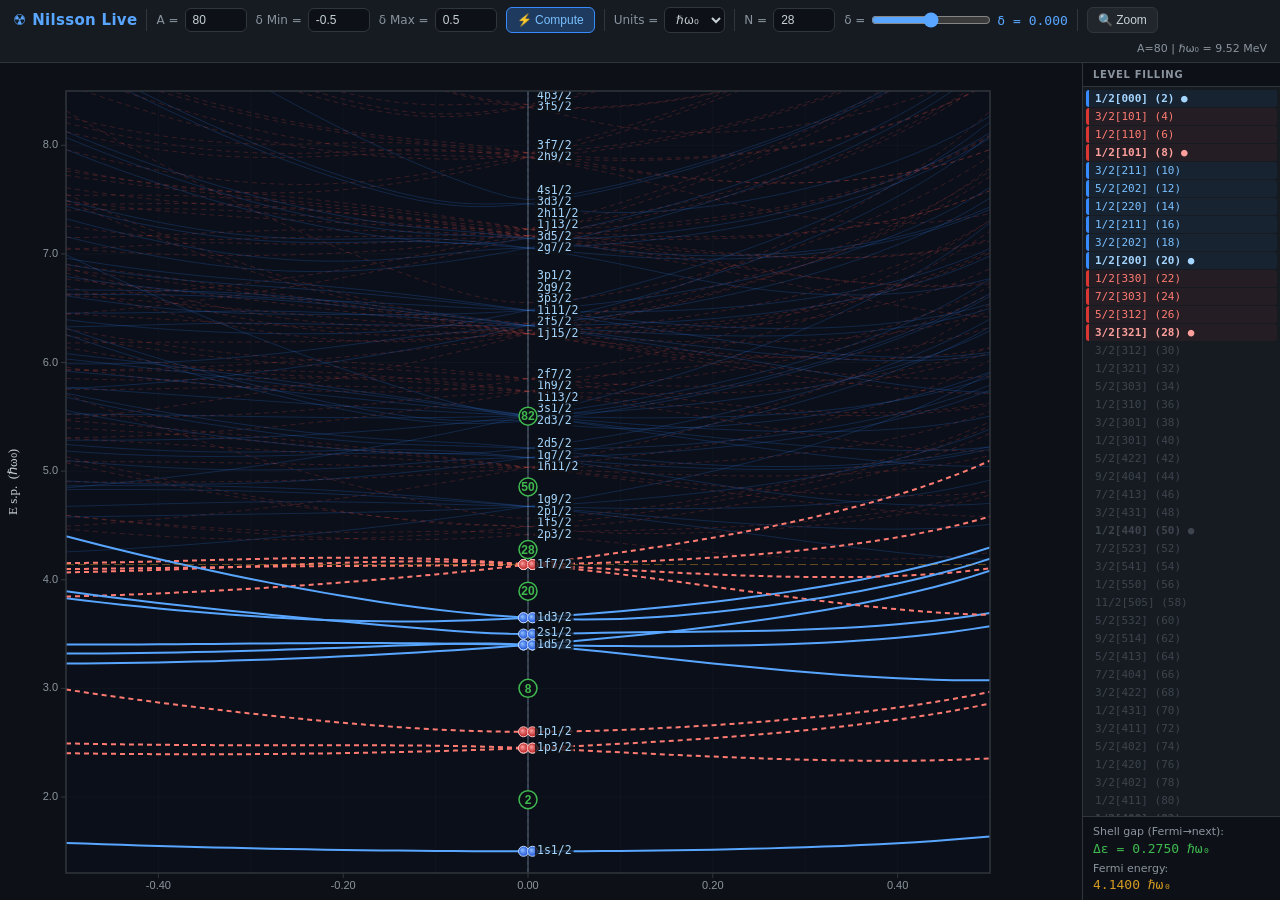
==== index.html @ 8d0ead5d "renamed" ====
<!DOCTYPE html>
<html lang="en">

<head>
    <meta charset="UTF-8">
    <meta name="viewport" content="width=device-width,initial-scale=1">
    <title>☢ Live Nilsson Diagram Engine (v2)</title>
    <style>
        * {
            box-sizing: border-box;
            margin: 0;
            padding: 0
        }

        html,
        body {
            height: 100%;
            overflow: hidden
        }

        body {
            font-family: 'Segoe UI', system-ui, sans-serif;
            background: #0d1117;
            color: #c9d1d9;
            display: flex;
            flex-direction: column
        }

        #bar {
            flex-shrink: 0;
            display: flex;
            align-items: center;
            flex-wrap: wrap;
            gap: 9px;
            padding: 7px 13px;
            background: #161b22;
            border-bottom: 1px solid #30363d;
            min-height: 44px;
        }

        .ttl {
            font-size: 15px;
            font-weight: 700;
            color: #58a6ff;
            white-space: nowrap;
            letter-spacing: .3px
        }

        .sep {
            width: 1px;
            height: 22px;
            background: #30363d;
            flex-shrink: 0
        }

        .g {
            display: flex;
            align-items: center;
            gap: 6px
        }

        .g label {
            font-size: 12px;
            color: #8b949e;
            white-space: nowrap
        }

        .btn {
            padding: 5px 10px;
            background: #21262d;
            border: 1px solid #30363d;
            border-radius: 6px;
            color: #c9d1d9;
            font-size: 12px;
            cursor: pointer;
            transition: background .13s, border-color .13s;
            user-select: none;
        }

        .btn:hover {
            background: #30363d
        }

        .btn.active {
            background: #1f3a5f;
            border-color: #388bfd;
            color: #79c0ff
        }

        .btn.danger {
            background: #3a1a1a;
            border-color: #da3633;
            color: #ff7b72
        }

        .btn.danger:hover {
            background: #4a2020
        }

        input[type=number],
        select {
            width: 62px;
            padding: 4px 7px;
            background: #0d1117;
            border: 1px solid #30363d;
            border-radius: 6px;
            color: #c9d1d9;
            font-size: 12px;
        }

        select {
            width: auto;
            cursor: pointer
        }

        input[type=number]:focus,
        select:focus {
            outline: none;
            border-color: #58a6ff
        }

        input[type=range] {
            width: 120px;
            accent-color: #58a6ff;
            cursor: pointer
        }

        .dv {
            font-family: Consolas, monospace;
            font-size: 13px;
            color: #58a6ff;
            min-width: 60px
        }

        #sm {
            font-size: 11px;
            color: #8b949e;
            margin-left: auto;
            white-space: nowrap
        }

        #main {
            display: flex;
            flex: 1;
            min-height: 0;
            overflow: hidden
        }

        #wrap {
            flex: 1;
            overflow: hidden;
            position: relative
        }

        canvas {
            display: block
        }

        #panel {
            width: 198px;
            flex-shrink: 0;
            background: #161b22;
            border-left: 1px solid #30363d;
            display: flex;
            flex-direction: column;
            overflow: hidden;
        }

        .ph {
            padding: 6px 10px;
            font-size: 10px;
            font-weight: 700;
            color: #8b949e;
            text-transform: uppercase;
            letter-spacing: .7px;
            border-bottom: 1px solid #30363d;
            background: #0d1117;
            flex-shrink: 0;
        }

        #ll {
            flex: 1;
            overflow-y: auto;
            padding: 3px
        }

        #ll::-webkit-scrollbar {
            width: 4px
        }

        #ll::-webkit-scrollbar-thumb {
            background: #30363d;
            border-radius: 2px
        }

        .lv {
            font-family: Consolas, monospace;
            font-size: 11px;
            padding: 2px 6px;
            border-radius: 3px;
            margin-bottom: 1px;
            cursor: default;
            border-left: 3px solid transparent;
            white-space: nowrap;
            overflow: hidden;
            text-overflow: ellipsis;
            transition: background .1s;
        }

        .lv:hover {
            background: #21262d !important
        }

        .lv.fp {
            color: #79c0ff;
            border-color: #388bfd;
            background: rgba(56, 139, 253, .07)
        }

        .lv.fn {
            color: #ff7b72;
            border-color: #da3633;
            background: rgba(218, 54, 51, .07)
        }

        .lv.em {
            color: #3d444d
        }

        .lv.mg {
            font-weight: 700
        }

        .lv.mg.fp {
            color: #a5d6ff
        }

        .lv.mg.fn {
            color: #ffa09d
        }

        #gb {
            padding: 8px 10px;
            background: #0d1117;
            border-top: 1px solid #30363d;
            flex-shrink: 0;
            font-size: 11px
        }

        .gl {
            color: #8b949e;
            margin-bottom: 3px
        }

        .gv {
            color: #3fb950;
            font-family: Consolas, monospace;
            font-size: 13px
        }

        .fl {
            color: #8b949e;
            margin-top: 6px;
            margin-bottom: 2px
        }

        .fv {
            color: #d29922;
            font-family: Consolas, monospace;
            font-size: 13px
        }

        #tip {
            position: fixed;
            background: #161b22;
            border: 1px solid #388bfd;
            border-radius: 6px;
            padding: 6px 10px;
            font-size: 11px;
            font-family: Consolas, monospace;
            pointer-events: none;
            display: none;
            z-index: 999;
            line-height: 1.75;
            box-shadow: 0 4px 14px rgba(0, 0, 0, .55);
        }

        #tip strong {
            font-size: 12px
        }

        #overlay {
            position: absolute;
            top: 0;
            left: 0;
            width: 100%;
            height: 100%;
            background: rgba(13, 17, 23, 0.8);
            display: none;
            align-items: center;
            justify-content: center;
            z-index: 1000;
            color: #58a6ff;
            font-weight: bold;
        }
    </style>
</head>

<body>

    <div id="bar">
        <span class="ttl">☢ Nilsson Live</span>
        <div class="sep"></div>
        <div class="g">
            <label for="inpA">A =</label>
            <input type="number" id="inpA" value="80" min="1" max="300">
        </div>
        <div class="g">
            <label for="inpDMin">δ Min =</label>
            <input type="number" id="inpDMin" value="-0.5" step="0.1">
        </div>
        <div class="g">
            <label for="inpDMax">δ Max =</label>
            <input type="number" id="inpDMax" value="0.5" step="0.1">
        </div>
        <button class="btn active" id="btnComp" onclick="computeData()">⚡ Compute</button>
        <div class="sep"></div>
        <div class="g">
            <label for="selUnit">Units =</label>
            <select id="selUnit" onchange="S.unit=this.value; draw();">
                <option value="hw0">ℏω₀</option>
                <option value="MeV">MeV</option>
            </select>
        </div>
        <div class="sep"></div>
        <div class="g">
            <label for="ni">N =</label>
            <input type="number" id="ni" value="28" min="0" max="500">
        </div>
        <div class="g">
            <label for="ds">δ =</label>
            <input type="range" id="ds" min="-0.50" max="0.50" step="0.005" value="0.00">
            <span class="dv" id="dv">δ = 0.000</span>
        </div>
        <div class="sep"></div>
        <button class="btn" id="btnZoom" onclick="toggleZoom()" title="Drag a rectangle on the diagram to zoom">🔍
            Zoom</button>
        <button class="btn" id="btnBack" onclick="zoomOut()" style="display:none">↩ Back</button>
        <button class="btn danger" id="btnFull" onclick="resetView()" style="display:none">⊠ Full</button>
        <span id="sm">Ready</span>
    </div>

    <div id="main">
        <div id="wrap">
            <canvas id="cv"></canvas>
            <div id="overlay">Computing Quantum States...</div>
        </div>
        <div id="panel">
            <div class="ph">Level Filling</div>
            <div id="ll"></div>
            <div id="gb">
                <div class="gl">Shell gap (Fermi→next):</div>
                <div class="gv" id="gv">—</div>
                <div class="fl">Fermi energy:</div>
                <div class="fv" id="fv">—</div>
            </div>
        </div>
    </div>
    <div id="tip"></div>

    <script>
        // ══════════════════════════════════════════════════════════════════
        // Physics Engine
        // ══════════════════════════════════════════════════════════════════
        const fCache = [1, 1];
        function fact(n) { if (n < 0) return 0; while (fCache.length <= n) fCache.push(fCache[fCache.length - 1] * fCache.length); return fCache[n]; }
        function cgDelta(j1, j2, j3) { return Math.sqrt((fact(j1 + j2 - j3) * fact(j1 - j2 + j3) * fact(-j1 + j2 + j3)) / fact(j1 + j2 + j3 + 1)); }
        function CG(j1, j2, j3, m1, m2, m3) {
            if (m1 + m2 !== m3) return 0;
            if (Math.abs(m1) > j1 || Math.abs(m2) > j2 || Math.abs(m3) > j3) return 0;
            if (j3 > j1 + j2 || j3 < Math.abs(j1 - j2)) return 0;
            let term1 = Math.sqrt(2 * j3 + 1) * cgDelta(j1, j2, j3) * Math.sqrt(fact(j1 + m1) * fact(j1 - m1) * fact(j2 + m2) * fact(j2 - m2) * fact(j3 + m3) * fact(j3 - m3));
            let sum = 0, kmin = Math.max(0, j2 - j3 - m1, j1 - j3 + m2), kmax = Math.min(j1 + j2 - j3, j1 - m1, j2 + m2);
            for (let k = kmin; k <= kmax; k++) sum += ((k % 2 === 0) ? 1 : -1) / (fact(k) * fact(j1 + j2 - j3 - k) * fact(j1 - m1 - k) * fact(j2 + m2 - k) * fact(j3 - j2 + m1 + k) * fact(j3 - j1 - m2 + k));
            return term1 * sum;
        }
        function get_cg(j1_d, j2_d, j3_d, m1_d, m2_d) { return CG(j1_d / 2, j2_d / 2, j3_d / 2, m1_d / 2, m2_d / 2, (m1_d + m2_d) / 2); }

        function jacobiEigvals(A, maxIter = 100) {
            let n = A.length, D = A.map(row => [...row]);
            for (let it = 0; it < maxIter; it++) {
                let max = 0, p = 0, q = 1;
                for (let i = 0; i < n - 1; i++) for (let j = i + 1; j < n; j++) if (Math.abs(D[i][j]) > max) { max = Math.abs(D[i][j]); p = i; q = j; }
                if (max < 1e-10) break;
                let theta = (D[q][q] - D[p][p]) / (2 * D[p][q]);
                let t = (theta === 0) ? 1 : Math.sign(theta) / (Math.abs(theta) + Math.sqrt(theta * theta + 1));
                let c = 1 / Math.sqrt(t * t + 1), s = c * t;
                for (let i = 0; i < n; i++) {
                    if (i !== p && i !== q) {
                        let D_ip = D[i][p], D_iq = D[i][q];
                        D[i][p] = D[p][i] = c * D_ip - s * D_iq;
                        D[i][q] = D[q][i] = s * D_ip + c * D_iq;
                    }
                }
                let D_pp = D[p][p], D_qq = D[q][q], D_pq = D[p][q];
                D[p][p] = c * c * D_pp - 2 * s * c * D_pq + s * s * D_qq;
                D[q][q] = s * s * D_pp + 2 * s * c * D_pq + c * c * D_qq;
                D[p][q] = D[q][p] = 0;
            }
            let evals = []; for (let i = 0; i < n; i++) evals.push(D[i][i]); return evals.sort((a, b) => a - b);
        }

        function generateAsymptoticLabels(N, Omega) {
            let valid_states = [];
            for (let nz = N; nz >= 0; nz--) {
                let n_perp = N - nz;
                for (let sigma of [0.5, -0.5]) {
                    let Lambda = Omega - sigma;
                    if (Math.abs(Lambda) <= n_perp && (n_perp - Math.floor(Math.abs(Lambda))) % 2 === 0) valid_states.push([nz, Math.round(Lambda)]);
                }
            }
            return valid_states.sort((a, b) => b[0] - a[0]).map(s => `${Math.round(Omega * 2)}/2[${N}${s[0]}${s[1]}]`);
        }

        function nilssonEnergies(delta, A) {
            const rkappa = [0.05, 0.05, 0.05, 0.05, 0.05, 0.0637, 0.0637, 0.06];
            const rmu = [0.00, 0.00, 0.00, 0.35, 0.625, 0.600, 0.600, 0.54];
            let hw0_base = 41.0 * Math.pow(A, -1.0 / 3.0);
            let fdel = Math.pow(Math.pow(1.0 + (2.0 / 3.0) * delta, 2.0) * (1.0 - (4.0 / 3.0) * delta), -1.0 / 6.0);
            let hw0_mev = hw0_base * fdel;
            let orbitals = [];

            for (let n = 0; n < 15; n += 2) {
                let N_idx = Math.floor(n / 2);
                let c = -2.0 * hw0_base * rkappa[N_idx], d = rmu[N_idx] * c / 2.0;

                for (let iom = 1; iom <= n + 1; iom += 2) {
                    let Omega = iom / 2.0, basis = [];
                    for (let l = n; l >= 0; l -= 4) for (let lam = -l; lam <= l + 1; lam += 2) {
                        let isig = iom - lam; if (Math.abs(isig) === 1) basis.push([l, lam, isig]);
                    }
                    let nbas = basis.length; if (nbas === 0) continue;

                    let H = Array(nbas).fill(0).map(() => Array(nbas).fill(0));
                    for (let i = 0; i < nbas; i++) {
                        let [l, lam, isig] = basis[i];
                        for (let j = i; j < nbas; j++) {
                            let [l1, lam1, isig1] = basis[j], h00 = 0.0, hl2 = 0.0, hls = 0.0, hr2 = 0.0, hy20 = 0.0;
                            if (i === j) { h00 = (n + 3) / 2.0 * hw0_mev; hl2 = l * (l + 2) / 4.0; }
                            if (l1 === l) {
                                if (lam1 === lam + 2 && isig1 === isig - 2) hls = Math.sqrt((l - lam) * (l + lam + 2)) / 4.0;
                                else if (lam1 === lam && isig1 === isig) hls = (lam * isig) / 4.0;
                                else if (lam1 === lam - 2 && isig1 === isig + 2) hls = Math.sqrt((l + lam) * (l - lam + 2)) / 4.0;
                                hr2 = (n + 3) / 2.0;
                            } else if (l1 === l - 4) hr2 = Math.sqrt((n - l + 4) * (n + l + 2)) / 2.0;
                            else if (l1 === l + 4) hr2 = Math.sqrt((n - l) * (n + l + 6)) / 2.0;

                            if (Math.abs(hr2) > 1e-5 && lam1 === lam) hy20 = Math.sqrt((l + 1) / (l1 + 1)) * get_cg(l, 4, l1, lam, 0) * get_cg(l, 4, l1, 0, 0);
                            H[i][j] = H[j][i] = h00 - delta * hw0_mev * (2.0 / 3.0) * hr2 * hy20 + c * hls + d * hl2;
                        }
                    }
                    let evals_mev = jacobiEigvals(H), labels = generateAsymptoticLabels(N_idx, Omega);
                    for (let i = 0; i < evals_mev.length; i++) orbitals.push([evals_mev[i], Omega, labels[i]]);
                }
            }
            orbitals.sort((a, b) => a[0] - b[0]); return { hw0_base, orbitals };
        }

        // Spherical States Calculator (For delta=0 labels & Magic Numbers)
        let sphericalStates = [];
        const MAGIC = new Set([2, 8, 20, 28, 50, 82, 126, 184]);
        function calcSphericalStates() {
            const rkappa = [0.05, 0.05, 0.05, 0.05, 0.05, 0.0637, 0.0637, 0.06];
            const rmu = [0.00, 0.00, 0.00, 0.35, 0.625, 0.600, 0.600, 0.54];
            sphericalStates = [];
            for (let N = 0; N < 8; N++) {
                let k = rkappa[N], mu = rmu[N];
                for (let l = N; l >= 0; l -= 2) {
                    let nnuc = (N - l) / 2 + 1, lc = ['s', 'p', 'd', 'f', 'g', 'h', 'i', 'j'][l];
                    let e_plus = (N + 1.5) - k * l - k * mu * l * (l + 1);
                    sphericalStates.push({ lbl: nnuc + lc + (l * 2 + 1) + '/2', e: e_plus, n: l * 2 + 2 });
                    if (l > 0) {
                        let e_minus = (N + 1.5) - k * (-(l + 1)) - k * mu * l * (l + 1);
                        sphericalStates.push({ lbl: nnuc + lc + (l * 2 - 1) + '/2', e: e_minus, n: l * 2 });
                    }
                }
            }
            sphericalStates.sort((a, b) => a.e - b.e);
            let cum = 0;
            for (let i = 0; i < sphericalStates.length; i++) {
                cum += sphericalStates[i].n;
                sphericalStates[i].cum = cum;
            }
        }
        calcSphericalStates();

        // ══════════════════════════════════════════════════════════════════
        // Visualization Engine
        // ══════════════════════════════════════════════════════════════════
        const S = {
            tracks: null, dGrid: [], hw0: 1, fullDMin: -0.4, fullDMax: 0.55, fullYMin: 1.9, fullYMax: 5.7,
            vDMin: -0.4, vDMax: 0.55, vYMin: 1.9, vYMax: 5.7, zoomHist: [], zoomMode: false, zoomDrag: null,
            delta: 0, N: 28, hover: null, unit: 'hw0'
        };

        function computeData() {
            document.getElementById('overlay').style.display = 'flex';
            setTimeout(() => {
                let A = parseFloat(document.getElementById('inpA').value) || 80;
                let dMin = parseFloat(document.getElementById('inpDMin').value) || -0.5;
                let dMax = parseFloat(document.getElementById('inpDMax').value) || 0.5;
                let pts = 50;

                S.dGrid = []; for (let i = 0; i <= pts; i++) S.dGrid.push(dMin + i * (dMax - dMin) / pts);
                let sl = document.getElementById('ds'); sl.min = dMin; sl.max = dMax;
                S.delta = Math.max(dMin, Math.min(dMax, 0)); sl.value = S.delta;
                document.getElementById('dv').textContent = '\u03b4 = ' + S.delta.toFixed(3);

                let rawTracks = {}, globalHw0 = 1;
                for (let d of S.dGrid) {
                    let res = nilssonEnergies(d, A); globalHw0 = res.hw0_base;
                    for (let orb of res.orbitals) {
                        let eps = orb[0], m = orb[1], lbl = orb[2];
                        if (!rawTracks[lbl]) rawTracks[lbl] = { deltas: [], e_hw: [], parity: parseInt(lbl.match(/\[(\d)/)[1]) % 2 === 0 ? 1 : -1 };
                        rawTracks[lbl].deltas.push(d); rawTracks[lbl].e_hw.push(eps / globalHw0);
                    }
                }

                S.hw0 = globalHw0; S.tracks = rawTracks;
                let all = Object.values(S.tracks).flatMap(t => t.e_hw);
                S.fullDMin = dMin; S.fullDMax = dMax;
                S.fullYMin = Math.max(0.8, Math.floor(Math.min(...all) * 10) / 10 - 0.2);
                S.fullYMax = Math.min(8.5, Math.ceil(Math.max(...all) * 10) / 10 + 0.1);
                S.vDMin = S.fullDMin; S.vDMax = S.fullDMax; S.vYMin = S.fullYMin; S.vYMax = S.fullYMax;
                S.zoomHist = []; S.zoomMode = false; S.zoomDrag = null;

                syncZoomButtons(); document.getElementById('overlay').style.display = 'none';
                document.getElementById('sm').textContent = `A=${A} | \u210f\u03c9\u2080 = ${globalHw0.toFixed(2)} MeV`;
                draw();
            }, 50);
        }

        function toggleZoom() { S.zoomMode = !S.zoomMode; S.zoomDrag = null; document.getElementById('btnZoom').classList.toggle('active', S.zoomMode); cv.style.cursor = S.zoomMode ? 'crosshair' : 'default'; draw(); }
        function applyZoom(dMin, dMax, yMin, yMax) {
            if (dMax - dMin < 0.005 || yMax - yMin < 0.05) return;
            S.zoomHist.push({ vDMin: S.vDMin, vDMax: S.vDMax, vYMin: S.vYMin, vYMax: S.vYMax });
            S.vDMin = dMin; S.vDMax = dMax; S.vYMin = yMin; S.vYMax = yMax; S.zoomMode = false; S.zoomDrag = null;
            document.getElementById('btnZoom').classList.remove('active'); cv.style.cursor = 'default'; syncZoomButtons(); draw();
        }
        function zoomOut() { if (!S.zoomHist.length) return; let v = S.zoomHist.pop(); S.vDMin = v.vDMin; S.vDMax = v.vDMax; S.vYMin = v.vYMin; S.vYMax = v.vYMax; syncZoomButtons(); draw(); }
        function resetView() { S.zoomHist = []; S.vDMin = S.fullDMin; S.vDMax = S.fullDMax; S.vYMin = S.fullYMin; S.vYMax = S.fullYMax; S.zoomMode = false; S.zoomDrag = null; document.getElementById('btnZoom').classList.remove('active'); cv.style.cursor = 'default'; syncZoomButtons(); draw(); }
        function syncZoomButtons() { let z = S.zoomHist.length > 0; document.getElementById('btnBack').style.display = z ? '' : 'none'; document.getElementById('btnFull').style.display = z ? '' : 'none'; }
        function lerp(tr, d) {
            let ds = tr.deltas, es = tr.e_hw;
            if (d <= ds[0]) return es[0]; if (d >= ds[ds.length - 1]) return es[ds.length - 1];
            let lo = 0, hi = ds.length - 1; while (hi - lo > 1) { let m = (lo + hi) >> 1; if (ds[m] <= d) lo = m; else hi = m; }
            return es[lo] + (d - ds[lo]) / (ds[hi] - ds[lo]) * (es[hi] - es[lo]);
        }
        function doFill(delta, N) {
            let levs = Object.entries(S.tracks).map(([lbl, tr]) => ({ lbl, e: lerp(tr, delta), par: tr.parity })).sort((a, b) => a.e - b.e);
            let fm = new Map(), rem = N; for (let lv of levs) { if (rem <= 0) break; fm.set(lv.lbl, Math.min(2, rem)); rem -= 2; }
            return { levs, fm };
        }

        const cv = document.getElementById('cv'), ctx = cv.getContext('2d');
        const M = { L: 66, R: 92, T: 28, B: 46 };
        function resize() { let wr = document.getElementById('wrap'); cv.width = wr.clientWidth; cv.height = wr.clientHeight; draw(); }
        const cpx = d => M.L + (d - S.vDMin) / (S.vDMax - S.vDMin) * (cv.width - M.L - M.R);
        const cpy = e => M.T + (1 - (e - S.vYMin) / (S.vYMax - S.vYMin)) * (cv.height - M.T - M.B);
        const fX = cx => S.vDMin + (cx - M.L) / (cv.width - M.L - M.R) * (S.vDMax - S.vDMin);
        const fY = cy => S.vYMin + (1 - (cy - M.T) / (cv.height - M.T - M.B)) * (S.vYMax - S.vYMin);
        function niceStep(range, target) { let raw = range / target, p = Math.pow(10, Math.floor(Math.log10(raw))), f = raw / p; return (f < 1.5 ? 1 : f < 3 ? 2 : f < 7 ? 5 : 10) * p; }

        let raf = null;
        function draw() { if (raf) cancelAnimationFrame(raf); raf = requestAnimationFrame(_draw); }

        function _draw() {
            raf = null;
            let W = cv.width, H = cv.height, pW = W - M.L - M.R, pH = H - M.T - M.B;
            let dRange = S.vDMax - S.vDMin, eRange = S.vYMax - S.vYMin;
            let uScale = (S.unit === 'MeV') ? S.hw0 : 1;
            let unitStr = (S.unit === 'MeV') ? ' MeV' : ' \u210f\u03c9\u2080';

            ctx.clearRect(0, 0, W, H); ctx.fillStyle = '#0d1117'; ctx.fillRect(0, 0, W, H);
            ctx.fillStyle = '#0a0f1a'; ctx.fillRect(M.L, M.T, pW, pH);

            if (!S.tracks) return;
            let { levs, fm } = doFill(S.delta, S.N);

            ctx.save(); ctx.beginPath(); ctx.rect(M.L, M.T, pW, pH); ctx.clip();

            let gSD = niceStep(dRange, 7), gSE_scaled = niceStep(eRange * uScale, 7);
            ctx.lineWidth = 0.5; ctx.strokeStyle = '#161b22';
            for (let d = Math.ceil(S.vDMin / gSD) * gSD; d <= S.vDMax + 1e-9; d += gSD) { let x = cpx(d); ctx.beginPath(); ctx.moveTo(x, M.T); ctx.lineTo(x, M.T + pH); ctx.stroke(); }
            for (let eS = Math.ceil((S.vYMin * uScale) / gSE_scaled) * gSE_scaled; eS <= (S.vYMax * uScale) + 1e-9; eS += gSE_scaled) { let y = cpy(eS / uScale); ctx.beginPath(); ctx.moveTo(M.L, y); ctx.lineTo(M.L + pW, y); ctx.stroke(); }

            for (let pass of [0, 1]) {
                for (let [lbl, tr] of Object.entries(S.tracks)) {
                    let isF = fm.has(lbl), isH = lbl === S.hover;
                    if (pass === 0 && (isF || isH)) continue; if (pass === 1 && !isF && !isH) continue;
                    ctx.beginPath();
                    for (let i = 0; i < tr.deltas.length; i++) { let x = cpx(tr.deltas[i]), y = cpy(tr.e_hw[i]); i === 0 ? ctx.moveTo(x, y) : ctx.lineTo(x, y); }
                    if (isH && !isF) { ctx.setLineDash([]); ctx.strokeStyle = '#ffa657'; ctx.lineWidth = 2.4; }
                    else if (isF) { ctx.setLineDash(tr.parity > 0 ? [] : [5, 4]); ctx.strokeStyle = tr.parity > 0 ? '#58a6ff' : '#ff7b72'; ctx.lineWidth = 2.0; }
                    else { ctx.setLineDash(tr.parity > 0 ? [] : [5, 4]); ctx.strokeStyle = tr.parity > 0 ? 'rgba(56,139,253,.22)' : 'rgba(248,81,73,.22)'; ctx.lineWidth = 0.9; }
                    ctx.stroke(); ctx.setLineDash([]);
                }
            }

            let x0 = cpx(0);
            if (S.vDMin <= 0 && S.vDMax >= 0) {
                ctx.strokeStyle = 'rgba(139,148,158,.5)'; ctx.lineWidth = 1.3;
                ctx.beginPath(); ctx.moveTo(x0, M.T); ctx.lineTo(x0, M.T + pH); ctx.stroke();
            }

            let xd = cpx(S.delta);
            if (S.delta >= S.vDMin && S.delta <= S.vDMax) {
                ctx.strokeStyle = 'rgba(88,166,255,.2)'; ctx.lineWidth = 1; ctx.setLineDash([4, 3]);
                ctx.beginPath(); ctx.moveTo(xd, M.T); ctx.lineTo(xd, M.T + pH); ctx.stroke(); ctx.setLineDash([]);
            }

            let fermiE = null; for (let lv of levs) if (fm.has(lv.lbl)) fermiE = lv.e;
            if (fermiE !== null && fermiE >= S.vYMin && fermiE <= S.vYMax) {
                let yF = cpy(fermiE); ctx.strokeStyle = 'rgba(210,153,34,.45)'; ctx.lineWidth = 1; ctx.setLineDash([8, 4]);
                ctx.beginPath(); ctx.moveTo(M.L, yF); ctx.lineTo(M.L + pW, yF); ctx.stroke(); ctx.setLineDash([]);
            }

            if (S.delta >= S.vDMin && S.delta <= S.vDMax) {
                for (let [lbl, n] of fm) {
                    let tr = S.tracks[lbl], e = lerp(tr, S.delta);
                    if (e < S.vYMin - 0.15 || e > S.vYMax + 0.15) continue;
                    let yC = cpy(e), r = 5, offs = n === 2 ? [-4.5, 4.5] : [0];
                    for (let dx of offs) {
                        let g = ctx.createRadialGradient(xd + dx - 1.5, yC - 1.5, 0, xd + dx, yC, r);
                        if (tr.parity > 0) { g.addColorStop(0, '#93c5fd'); g.addColorStop(1, '#1d4ed8'); ctx.strokeStyle = '#bfdbfe'; }
                        else { g.addColorStop(0, '#fca5a5'); g.addColorStop(1, '#b91c1c'); ctx.strokeStyle = '#fecaca'; }
                        ctx.beginPath(); ctx.arc(xd + dx, yC, r, 0, Math.PI * 2);
                        ctx.fillStyle = g; ctx.fill(); ctx.lineWidth = 1; ctx.stroke();
                    }
                }
            }

            // Draw Magic Numbers & Spherical Labels at Delta = 0
            if (S.vDMin <= 0 && S.vDMax >= 0) {
                ctx.textAlign = 'left'; ctx.textBaseline = 'middle'; ctx.font = '11.5px Consolas, monospace';
                let lastY = 9999;
                for (let st of sphericalStates) {
                    if (st.e >= S.vYMin - 0.5 && st.e <= S.vYMax + 0.5) {
                        let y = cpy(st.e);
                        if (lastY - y < 11.5) y = lastY - 11.5; // Prevent label overlap
                        if (y > M.T && y < cv.height - M.B) {
                            let tw = ctx.measureText(st.lbl).width;
                            ctx.fillStyle = 'rgba(13,17,23,0.8)'; ctx.fillRect(x0 + 7, y - 6, tw + 4, 12);
                            ctx.fillStyle = '#a5d6ff'; ctx.fillText(st.lbl, x0 + 9, y);
                        }
                        lastY = y;
                    }
                }
                ctx.textAlign = 'center'; ctx.font = 'bold 12px sans-serif';
                for (let i = 0; i < sphericalStates.length - 1; i++) {
                    let st = sphericalStates[i];
                    if (MAGIC.has(st.cum)) {
                        let e_mid = (st.e + sphericalStates[i + 1].e) / 2;
                        if (e_mid >= S.vYMin && e_mid <= S.vYMax) {
                            let y = cpy(e_mid);
                            ctx.beginPath(); ctx.arc(x0, y, 9, 0, Math.PI * 2);
                            ctx.fillStyle = '#0d1117'; ctx.fill(); ctx.lineWidth = 1.5; ctx.strokeStyle = '#3fb950'; ctx.stroke();
                            ctx.fillStyle = '#3fb950'; ctx.fillText(st.cum, x0, y + 1);
                        }
                    }
                }
            }

            if (S.zoomDrag) {
                let { x0: zx0, y0: zy0, x1: zx1, y1: zy1 } = S.zoomDrag, zx = Math.min(zx0, zx1), zy = Math.min(zy0, zy1), zw = Math.abs(zx1 - zx0), zh = Math.abs(zy1 - zy0);
                ctx.fillStyle = 'rgba(88,166,255,.07)'; ctx.fillRect(zx, zy, zw, zh);
                ctx.strokeStyle = 'rgba(88,166,255,.85)'; ctx.lineWidth = 1.5; ctx.setLineDash([5, 3]); ctx.strokeRect(zx, zy, zw, zh); ctx.setLineDash([]);
                let hs = 5; ctx.fillStyle = '#58a6ff';[[zx, zy], [zx + zw, zy], [zx, zy + zh], [zx + zw, zy + zh]].forEach(([hx, hy]) => { ctx.fillRect(hx - hs / 2, hy - hs / 2, hs, hs); });
            }

            ctx.restore();
            ctx.strokeStyle = '#30363d'; ctx.lineWidth = 1.5; ctx.strokeRect(M.L, M.T, pW, pH);

            let majD = niceStep(dRange, 6), decD = Math.max(0, -Math.floor(Math.log10(majD)) + 1);
            ctx.fillStyle = '#8b949e'; ctx.font = '11px sans-serif'; ctx.textAlign = 'center'; ctx.textBaseline = 'top'; ctx.strokeStyle = '#30363d'; ctx.lineWidth = 1;
            for (let d = Math.ceil(S.vDMin / majD) * majD; d <= S.vDMax + 1e-9; d += majD) {
                let x = cpx(d); ctx.beginPath(); ctx.moveTo(x, M.T + pH); ctx.lineTo(x, M.T + pH + 5); ctx.stroke();
                ctx.fillText(d.toFixed(decD), x, M.T + pH + 7);
            }
            ctx.fillStyle = '#c9d1d9'; ctx.font = 'italic 14px serif'; ctx.textAlign = 'center'; ctx.fillText('\u03b4', M.L + pW / 2, M.T + pH + 27);

            let decE = Math.max(0, -Math.floor(Math.log10(gSE_scaled)) + 1);
            ctx.textAlign = 'right'; ctx.textBaseline = 'middle'; ctx.font = '11px sans-serif'; ctx.fillStyle = '#8b949e'; ctx.strokeStyle = '#30363d';
            for (let eS = Math.ceil((S.vYMin * uScale) / gSE_scaled) * gSE_scaled; eS <= (S.vYMax * uScale) + 1e-9; eS += gSE_scaled) {
                let y = cpy(eS / uScale); ctx.beginPath(); ctx.moveTo(M.L, y); ctx.lineTo(M.L - 5, y); ctx.stroke();
                ctx.fillText(eS.toFixed(decE), M.L - 8, y);
            }
            ctx.save(); ctx.translate(14, M.T + pH / 2); ctx.rotate(-Math.PI / 2);
            ctx.fillStyle = '#c9d1d9'; ctx.font = '13px serif'; ctx.textAlign = 'center'; ctx.textBaseline = 'middle';
            ctx.fillText('E s.p.  (' + (S.unit === 'MeV' ? 'MeV' : '\u210f\u03c9\u2080') + ')', 0, 0); ctx.restore();

            updatePanel(levs, fm, fermiE, uScale, unitStr);
        }

        function updatePanel(levs, fm, fermiE, uScale, unitStr) {
            let ll = document.getElementById('ll'); ll.innerHTML = ''; let cumN = 0, lastFilled = null;
            for (let lv of levs) {
                cumN += 2; let isFl = fm.has(lv.lbl), isMg = MAGIC.has(cumN);
                let div = document.createElement('div');
                div.className = 'lv' + (isFl ? (lv.par > 0 ? ' fp' : ' fn') : ' em') + (isMg ? ' mg' : '');
                div.textContent = lv.lbl + '  (' + cumN + ')' + (isMg ? ' \u25cf' : '');
                div.addEventListener('mouseenter', () => { S.hover = lv.lbl; draw(); });
                div.addEventListener('mouseleave', () => { S.hover = null; draw(); });
                ll.appendChild(div); if (isFl) lastFilled = div;
            }
            if (lastFilled) lastFilled.scrollIntoView({ block: 'nearest' });
            let fArr = levs.filter(l => fm.has(l.lbl)), nArr = levs.filter(l => !fm.has(l.lbl));
            document.getElementById('gv').textContent = (fArr.length && nArr.length) ? '\u0394\u03b5 = ' + ((nArr[0].e - fArr[fArr.length - 1].e) * uScale).toFixed(4) + unitStr : '—';
            document.getElementById('fv').textContent = fermiE !== null ? (fermiE * uScale).toFixed(4) + unitStr : '—';
        }

        function plotPos(e) { let r = cv.getBoundingClientRect(); return { cx: e.clientX - r.left, cy: e.clientY - r.top }; }
        function inPlot(cx, cy) { return cx >= M.L && cx <= cv.width - M.R && cy >= M.T && cy <= cv.height - M.B; }
        function clampPlot(cx, cy) { return { cx: Math.max(M.L, Math.min(cv.width - M.R, cx)), cy: Math.max(M.T, Math.min(cv.height - M.B, cy)) }; }

        cv.addEventListener('mousedown', e => {
            if (e.button !== 0 || !S.zoomMode) return;
            let { cx, cy } = plotPos(e); if (!inPlot(cx, cy)) return;
            S.zoomDrag = { x0: cx, y0: cy, x1: cx, y1: cy }; e.preventDefault();
        });
        cv.addEventListener('mousemove', e => {
            let { cx, cy } = plotPos(e), tip = document.getElementById('tip');
            if (S.zoomMode) {
                cv.style.cursor = inPlot(cx, cy) ? 'crosshair' : 'default';
                if (S.zoomDrag) { let c = clampPlot(cx, cy); S.zoomDrag.x1 = c.cx; S.zoomDrag.y1 = c.cy; draw(); }
                tip.style.display = 'none'; return;
            }
            if (!inPlot(cx, cy)) { if (S.hover) { S.hover = null; draw(); } tip.style.display = 'none'; return; }
            if (!S.tracks) return;
            let dH = fX(cx), best = null, bestD = Infinity;
            for (let [lbl, tr] of Object.entries(S.tracks)) { let dist = Math.abs(cpy(lerp(tr, dH)) - cy); if (dist < 10 && dist < bestD) { bestD = dist; best = lbl; } }
            if (best !== S.hover) { S.hover = best; draw(); }
            if (best) {
                let tr = S.tracks[best], te = lerp(tr, dH), uScale = S.unit === 'MeV' ? S.hw0 : 1, unitStr = S.unit === 'MeV' ? ' MeV' : ' \u210f\u03c9\u2080';
                tip.style.display = 'block'; tip.style.left = (e.clientX + 15) + 'px'; tip.style.top = (e.clientY - 12) + 'px';
                tip.innerHTML = '<strong style="color:' + (tr.parity > 0 ? '#58a6ff' : '#ff7b72') + '">' + best + '</strong><br>E = ' + (te * uScale).toFixed(4) + unitStr + '<br>\u03c0 = ' + (tr.parity > 0 ? '+' : '\u2212') + '  \u00b7  \u03b4 = ' + dH.toFixed(3);
            } else { tip.style.display = 'none'; }
        });
        cv.addEventListener('mouseup', e => {
            if (!S.zoomMode || !S.zoomDrag) return; let { x0, y0, x1, y1 } = S.zoomDrag; S.zoomDrag = null;
            if (Math.abs(x1 - x0) < 10 || Math.abs(y1 - y0) < 10) { draw(); return; }
            applyZoom(fX(Math.min(x0, x1)), fX(Math.max(x0, x1)), fY(Math.max(y0, y1)), fY(Math.min(y0, y1)));
        });
        cv.addEventListener('mouseleave', () => { if (S.zoomDrag) { S.zoomDrag = null; draw(); } S.hover = null; document.getElementById('tip').style.display = 'none'; if (!S.zoomMode) draw(); });
        document.getElementById('ds').addEventListener('input', function () { S.delta = parseFloat(this.value); document.getElementById('dv').textContent = '\u03b4 = ' + S.delta.toFixed(3); draw(); });
        document.getElementById('ni').addEventListener('input', function () { S.N = Math.max(0, parseInt(this.value) || 0); draw(); });
        window.addEventListener('resize', () => { if (raf) cancelAnimationFrame(raf); resize(); });
        window.onload = computeData; resize();
    </script>
</body>

</html>
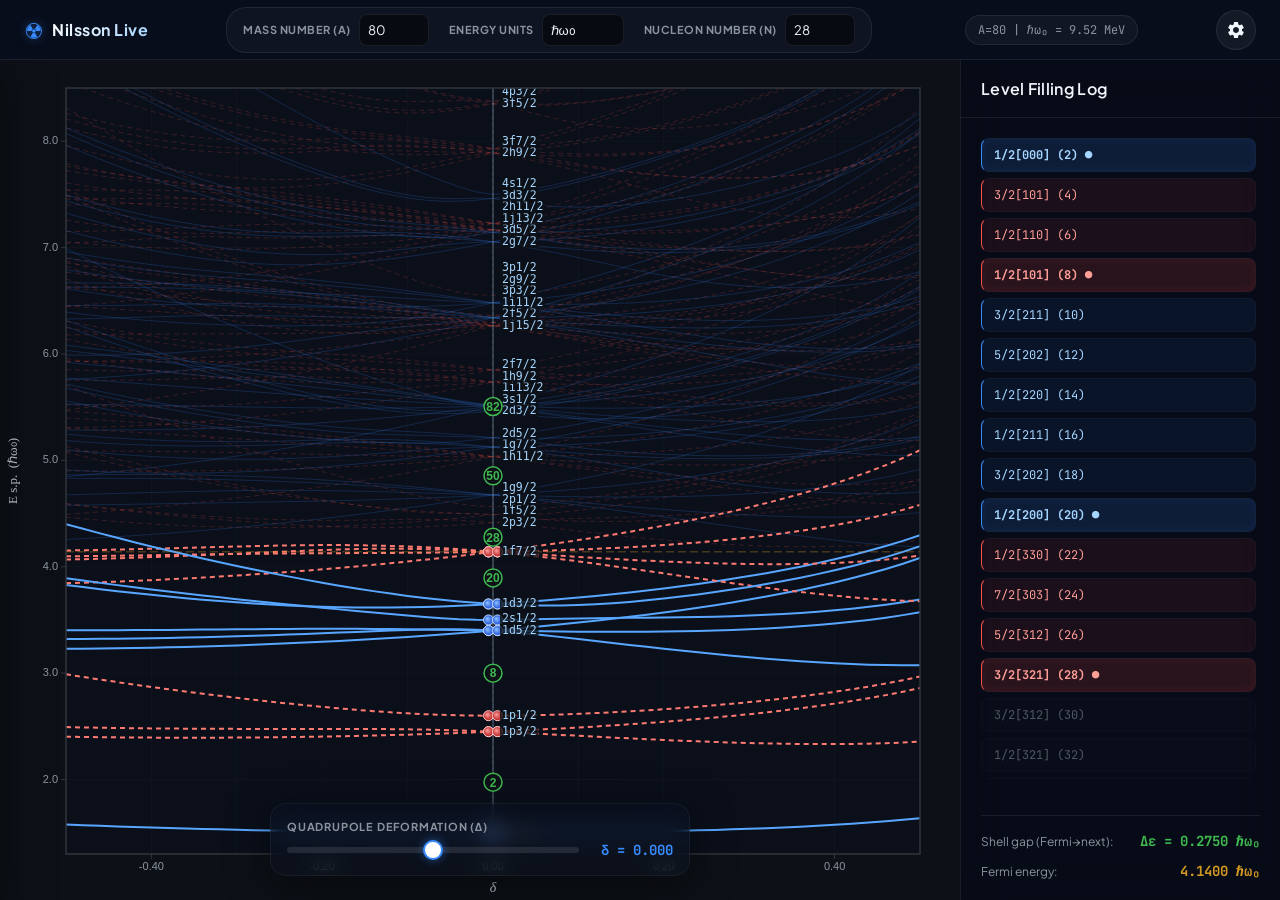
==== commit d6a21edd: "feat: enhance state selection and responsiveness in render.js; improve UI styling in style.css - Add" ====
--- a/index.html
+++ b/index.html
@@ -1,762 +1,153 @@
-<!DOCTYPE html>
+<!doctype html>
 <html lang="en">
-
 <head>
-    <meta charset="UTF-8">
-    <meta name="viewport" content="width=device-width,initial-scale=1">
-    <title>☢ Live Nilsson Diagram Engine (v2)</title>
-    <style>
-        * {
-            box-sizing: border-box;
-            margin: 0;
-            padding: 0
-        }
-
-        html,
-        body {
-            height: 100%;
-            overflow: hidden
-        }
-
-        body {
-            font-family: 'Segoe UI', system-ui, sans-serif;
-            background: #0d1117;
-            color: #c9d1d9;
-            display: flex;
-            flex-direction: column
-        }
-
-        #bar {
-            flex-shrink: 0;
-            display: flex;
-            align-items: center;
-            flex-wrap: wrap;
-            gap: 9px;
-            padding: 7px 13px;
-            background: #161b22;
-            border-bottom: 1px solid #30363d;
-            min-height: 44px;
-        }
-
-        .ttl {
-            font-size: 15px;
-            font-weight: 700;
-            color: #58a6ff;
-            white-space: nowrap;
-            letter-spacing: .3px
-        }
-
-        .sep {
-            width: 1px;
-            height: 22px;
-            background: #30363d;
-            flex-shrink: 0
-        }
-
-        .g {
-            display: flex;
-            align-items: center;
-            gap: 6px
-        }
-
-        .g label {
-            font-size: 12px;
-            color: #8b949e;
-            white-space: nowrap
-        }
-
-        .btn {
-            padding: 5px 10px;
-            background: #21262d;
-            border: 1px solid #30363d;
-            border-radius: 6px;
-            color: #c9d1d9;
-            font-size: 12px;
-            cursor: pointer;
-            transition: background .13s, border-color .13s;
-            user-select: none;
-        }
-
-        .btn:hover {
-            background: #30363d
-        }
-
-        .btn.active {
-            background: #1f3a5f;
-            border-color: #388bfd;
-            color: #79c0ff
-        }
-
-        .btn.danger {
-            background: #3a1a1a;
-            border-color: #da3633;
-            color: #ff7b72
-        }
-
-        .btn.danger:hover {
-            background: #4a2020
-        }
-
-        input[type=number],
-        select {
-            width: 62px;
-            padding: 4px 7px;
-            background: #0d1117;
-            border: 1px solid #30363d;
-            border-radius: 6px;
-            color: #c9d1d9;
-            font-size: 12px;
-        }
-
-        select {
-            width: auto;
-            cursor: pointer
-        }
-
-        input[type=number]:focus,
-        select:focus {
-            outline: none;
-            border-color: #58a6ff
-        }
-
-        input[type=range] {
-            width: 120px;
-            accent-color: #58a6ff;
-            cursor: pointer
-        }
-
-        .dv {
-            font-family: Consolas, monospace;
-            font-size: 13px;
-            color: #58a6ff;
-            min-width: 60px
-        }
-
-        #sm {
-            font-size: 11px;
-            color: #8b949e;
-            margin-left: auto;
-            white-space: nowrap
-        }
-
-        #main {
-            display: flex;
-            flex: 1;
-            min-height: 0;
-            overflow: hidden
-        }
-
-        #wrap {
-            flex: 1;
-            overflow: hidden;
-            position: relative
-        }
-
-        canvas {
-            display: block
-        }
-
-        #panel {
-            width: 198px;
-            flex-shrink: 0;
-            background: #161b22;
-            border-left: 1px solid #30363d;
-            display: flex;
-            flex-direction: column;
-            overflow: hidden;
-        }
-
-        .ph {
-            padding: 6px 10px;
-            font-size: 10px;
-            font-weight: 700;
-            color: #8b949e;
-            text-transform: uppercase;
-            letter-spacing: .7px;
-            border-bottom: 1px solid #30363d;
-            background: #0d1117;
-            flex-shrink: 0;
-        }
-
-        #ll {
-            flex: 1;
-            overflow-y: auto;
-            padding: 3px
-        }
-
-        #ll::-webkit-scrollbar {
-            width: 4px
-        }
-
-        #ll::-webkit-scrollbar-thumb {
-            background: #30363d;
-            border-radius: 2px
-        }
-
-        .lv {
-            font-family: Consolas, monospace;
-            font-size: 11px;
-            padding: 2px 6px;
-            border-radius: 3px;
-            margin-bottom: 1px;
-            cursor: default;
-            border-left: 3px solid transparent;
-            white-space: nowrap;
-            overflow: hidden;
-            text-overflow: ellipsis;
-            transition: background .1s;
-        }
-
-        .lv:hover {
-            background: #21262d !important
-        }
-
-        .lv.fp {
-            color: #79c0ff;
-            border-color: #388bfd;
-            background: rgba(56, 139, 253, .07)
-        }
-
-        .lv.fn {
-            color: #ff7b72;
-            border-color: #da3633;
-            background: rgba(218, 54, 51, .07)
-        }
-
-        .lv.em {
-            color: #3d444d
-        }
-
-        .lv.mg {
-            font-weight: 700
-        }
-
-        .lv.mg.fp {
-            color: #a5d6ff
-        }
-
-        .lv.mg.fn {
-            color: #ffa09d
-        }
-
-        #gb {
-            padding: 8px 10px;
-            background: #0d1117;
-            border-top: 1px solid #30363d;
-            flex-shrink: 0;
-            font-size: 11px
-        }
-
-        .gl {
-            color: #8b949e;
-            margin-bottom: 3px
-        }
-
-        .gv {
-            color: #3fb950;
-            font-family: Consolas, monospace;
-            font-size: 13px
-        }
-
-        .fl {
-            color: #8b949e;
-            margin-top: 6px;
-            margin-bottom: 2px
-        }
-
-        .fv {
-            color: #d29922;
-            font-family: Consolas, monospace;
-            font-size: 13px
-        }
-
-        #tip {
-            position: fixed;
-            background: #161b22;
-            border: 1px solid #388bfd;
-            border-radius: 6px;
-            padding: 6px 10px;
-            font-size: 11px;
-            font-family: Consolas, monospace;
-            pointer-events: none;
-            display: none;
-            z-index: 999;
-            line-height: 1.75;
-            box-shadow: 0 4px 14px rgba(0, 0, 0, .55);
-        }
-
-        #tip strong {
-            font-size: 12px
-        }
-
-        #overlay {
-            position: absolute;
-            top: 0;
-            left: 0;
-            width: 100%;
-            height: 100%;
-            background: rgba(13, 17, 23, 0.8);
-            display: none;
-            align-items: center;
-            justify-content: center;
-            z-index: 1000;
-            color: #58a6ff;
-            font-weight: bold;
-        }
-    </style>
+    <meta charset="utf-8">
+    <meta name="viewport" content="width=device-width,initial-scale=1,maximum-scale=1,user-scalable=no">
+    <title>☢ Live Nilsson Diagram Engine</title>
+    <!-- Google Fonts for premium typography -->
+    <link rel="preconnect" href="https://fonts.googleapis.com">
+    <link rel="preconnect" href="https://fonts.gstatic.com" crossorigin>
+    <link href="https://fonts.googleapis.com/css2?family=Plus+Jakarta+Sans:wght@300;400;500;600;700;800&family=JetBrains+Mono:wght@400;500;600;700&display=swap" rel="stylesheet">
+    <link rel="stylesheet" href="style.css">
 </head>
-
 <body>
 
-    <div id="bar">
-        <span class="ttl">☢ Nilsson Live</span>
-        <div class="sep"></div>
-        <div class="g">
-            <label for="inpA">A =</label>
-            <input type="number" id="inpA" value="80" min="1" max="300">
+    <!-- Header bar -->
+    <header id="header">
+        <div class="logo">
+            <span class="logo-icon">☢</span>
+            <span class="logo-text">Nilsson Live</span>
         </div>
-        <div class="g">
-            <label for="inpDMin">δ Min =</label>
-            <input type="number" id="inpDMin" value="-0.5" step="0.1">
+        
+        <!-- Placeholder for desktop parameters -->
+        <div id="header-controls-placeholder"></div>
+
+        <div class="header-status" id="sm">Ready</div>
+        <div class="header-actions">
+            <button class="header-btn" id="btnToggleSettings" title="Parameters">
+                <svg viewBox="0 0 24 24" width="20" height="20"><path fill="currentColor" d="M19.14,12.94c0.04-0.3,0.06-0.61,0.06-0.94c0-0.32-0.02-0.64-0.07-0.94l2.03-1.58c0.18-0.14,0.23-0.41,0.12-0.61 l-1.92-3.32c-0.12-0.22-0.37-0.29-0.59-0.22l-2.39,0.96c-0.5-0.38-1.03-0.7-1.62-0.94L14.4,2.81C14.36,2.58,14.17,2.4,13.93,2.4 h-3.87c-0.24,0-0.43,0.18-0.47,0.41L9.22,5.35C8.63,5.59,8.1,5.91,7.6,6.29L5.21,5.33c-0.22-0.08-0.47,0-0.59,0.22L2.7,8.87 C2.59,9.08,2.64,9.34,2.82,9.48l2.03,1.58C4.8,11.36,4.78,11.68,4.78,12c0,0.32,0.02,0.64,0.07,0.94l-2.03,1.58 c-0.18,0.14-0.23,0.41-0.12,0.61l1.92,3.32c0.12,0.22,0.37,0.29,0.59,0.22l2.39-0.96c0.5,0.38,1.03,0.7,1.62,0.94l0.36,2.54 c0.05,0.24,0.24,0.41,0.47,0.41h3.87c0.24,0,0.43-0.18,0.47-0.41l0.36-2.54c0.59-0.24,1.13-0.56,1.62-0.94l2.39,0.96 c0.22,0.08,0.47,0,0.59-0.22l1.92-3.32c0.12-0.22,0.07-0.47-0.12-0.61L19.14,12.94z M12,15.6c-1.98,0-3.6-1.62-3.6-3.6 s1.62-3.6,3.6-3.6s3.6,1.62,3.6,3.6S13.98,15.6,12,15.6z"/></svg>
+            </button>
+            <button class="header-btn" id="btnToggleLevels" title="Level Filling">
+                <svg viewBox="0 0 24 24" width="20" height="20"><path fill="currentColor" d="M3 13h2v-2H3v2zm0 4h2v-2H3v2zm0-8h2V7H3v2zm4 4h14v-2H7v2zm0 4h14v-2H7v2zM7 7v2h14V7H7z"/></svg>
+            </button>
         </div>
-        <div class="g">
-            <label for="inpDMax">δ Max =</label>
-            <input type="number" id="inpDMax" value="0.5" step="0.1">
+    </header>
+
+    <!-- Main Workspace -->
+    <div id="main">
+        <!-- Left Settings Drawer -->
+        <aside id="settings-drawer" class="drawer">
+            <div class="drawer-header">
+                <h3>Parameters</h3>
+                <button class="drawer-close" id="settingsCloseBtn">&times;</button>
+            </div>
+            <div class="drawer-body">
+                <div class="control-section">
+                    <h4>System Scale</h4>
+                    <div id="drawer-controls-placeholder">
+                        <div id="navbar-controls-group">
+                            <div class="control-item">
+                                <label for="inpA">Mass Number (A)</label>
+                                <input type="number" id="inpA" value="80" min="1" max="300">
+                            </div>
+                            <div class="control-item">
+                                <label for="selUnit">Energy Units</label>
+                                <select id="selUnit">
+                                    <option value="hw0">ℏω₀</option>
+                                    <option value="MeV">MeV</option>
+                                </select>
+                            </div>
+                            <div class="control-item">
+                                <label for="ni">Nucleon Number (N)</label>
+                                <input type="number" id="ni" value="28" min="0" max="500">
+                            </div>
+                        </div>
+                    </div>
+                </div>
+
+                <div class="control-section">
+                    <h4>Deformation Limits</h4>
+                    <div class="control-row">
+                        <div class="control-item">
+                            <label for="inpDMin">δ Min</label>
+                            <input type="number" id="inpDMin" value="-0.5" step="0.1">
+                        </div>
+                        <div class="control-item">
+                            <label for="inpDMax">δ Max</label>
+                            <input type="number" id="inpDMax" value="0.5" step="0.1">
+                        </div>
+                    </div>
+                    <button class="btn primary active" id="btnComp">⚡ Re-Compute Engine</button>
+                </div>
+
+                <div class="control-section">
+                    <h4>Diagram Operations</h4>
+                    <div class="view-btn-group">
+                        <button class="btn" id="btnZoom" title="Drag a rectangle on the diagram to zoom">🔍 Zoom Mode</button>
+                        <button class="btn" id="btnBack" style="display:none">↩ Step Back</button>
+                        <button class="btn danger" id="btnFull" style="display:none">⊠ Reset Zoom</button>
+                    </div>
+                </div>
+            </div>
+        </aside>
+
+        <!-- Canvas and central plot view -->
+        <div id="wrap">
+            <canvas id="cv"></canvas>
+            <div id="overlay">
+                <div class="loader"></div>
+                <span>Computing Quantum States...</span>
+            </div>
+
+            <!-- Floating Slider Panel (Primary control for Deformation) -->
+            <div id="floating-slider-panel">
+                <div class="slider-group">
+                    <label for="ds">Quadrupole Deformation (δ)</label>
+                    <div class="slider-control">
+                        <input type="range" id="ds" min="-0.50" max="0.50" step="0.005" value="0.00">
+                        <span class="dv" id="dv">δ = 0.000</span>
+                    </div>
+                </div>
+            </div>
+
+            <!-- Floating Active State Card for mobile view when a state is selected -->
+            <div id="active-state-card" class="hidden">
+                <div class="card-close" id="cardCloseBtn">&times;</div>
+                <div class="card-content" id="cardContent">
+                    <div class="card-placeholder">Tap a state line to view quantum numbers</div>
+                </div>
+            </div>
         </div>
-        <button class="btn active" id="btnComp" onclick="computeData()">⚡ Compute</button>
-        <div class="sep"></div>
-        <div class="g">
-            <label for="selUnit">Units =</label>
-            <select id="selUnit" onchange="S.unit=this.value; draw();">
-                <option value="hw0">ℏω₀</option>
-                <option value="MeV">MeV</option>
-            </select>
-        </div>
-        <div class="sep"></div>
-        <div class="g">
-            <label for="ni">N =</label>
-            <input type="number" id="ni" value="28" min="0" max="500">
-        </div>
-        <div class="g">
-            <label for="ds">δ =</label>
-            <input type="range" id="ds" min="-0.50" max="0.50" step="0.005" value="0.00">
-            <span class="dv" id="dv">δ = 0.000</span>
-        </div>
-        <div class="sep"></div>
-        <button class="btn" id="btnZoom" onclick="toggleZoom()" title="Drag a rectangle on the diagram to zoom">🔍
-            Zoom</button>
-        <button class="btn" id="btnBack" onclick="zoomOut()" style="display:none">↩ Back</button>
-        <button class="btn danger" id="btnFull" onclick="resetView()" style="display:none">⊠ Full</button>
-        <span id="sm">Ready</span>
+
+        <!-- Right Level Filling Drawer -->
+        <aside id="levels-drawer" class="drawer">
+            <div class="drawer-header">
+                <h3>Level Filling Log</h3>
+                <button class="drawer-close" id="levelsCloseBtn">&times;</button>
+            </div>
+            <div class="drawer-body">
+                <div id="ll"></div>
+                <div id="gb">
+                    <div class="gb-row">
+                        <span class="gl">Shell gap (Fermi→next):</span>
+                        <span class="gv" id="gv">—</span>
+                    </div>
+                    <div class="gb-row">
+                        <span class="fl">Fermi energy:</span>
+                        <span class="fv" id="fv">—</span>
+                    </div>
+                </div>
+            </div>
+        </aside>
     </div>
 
-    <div id="main">
-        <div id="wrap">
-            <canvas id="cv"></canvas>
-            <div id="overlay">Computing Quantum States...</div>
-        </div>
-        <div id="panel">
-            <div class="ph">Level Filling</div>
-            <div id="ll"></div>
-            <div id="gb">
-                <div class="gl">Shell gap (Fermi→next):</div>
-                <div class="gv" id="gv">—</div>
-                <div class="fl">Fermi energy:</div>
-                <div class="fv" id="fv">—</div>
-            </div>
-        </div>
-    </div>
+    <!-- Scrim overlay -->
+    <div id="scrim"></div>
+
+    <!-- Tooltip for hover cases (mainly desktop) -->
     <div id="tip"></div>
 
-    <script>
-        // ══════════════════════════════════════════════════════════════════
-        // Physics Engine
-        // ══════════════════════════════════════════════════════════════════
-        const fCache = [1, 1];
-        function fact(n) { if (n < 0) return 0; while (fCache.length <= n) fCache.push(fCache[fCache.length - 1] * fCache.length); return fCache[n]; }
-        function cgDelta(j1, j2, j3) { return Math.sqrt((fact(j1 + j2 - j3) * fact(j1 - j2 + j3) * fact(-j1 + j2 + j3)) / fact(j1 + j2 + j3 + 1)); }
-        function CG(j1, j2, j3, m1, m2, m3) {
-            if (m1 + m2 !== m3) return 0;
-            if (Math.abs(m1) > j1 || Math.abs(m2) > j2 || Math.abs(m3) > j3) return 0;
-            if (j3 > j1 + j2 || j3 < Math.abs(j1 - j2)) return 0;
-            let term1 = Math.sqrt(2 * j3 + 1) * cgDelta(j1, j2, j3) * Math.sqrt(fact(j1 + m1) * fact(j1 - m1) * fact(j2 + m2) * fact(j2 - m2) * fact(j3 + m3) * fact(j3 - m3));
-            let sum = 0, kmin = Math.max(0, j2 - j3 - m1, j1 - j3 + m2), kmax = Math.min(j1 + j2 - j3, j1 - m1, j2 + m2);
-            for (let k = kmin; k <= kmax; k++) sum += ((k % 2 === 0) ? 1 : -1) / (fact(k) * fact(j1 + j2 - j3 - k) * fact(j1 - m1 - k) * fact(j2 + m2 - k) * fact(j3 - j2 + m1 + k) * fact(j3 - j1 - m2 + k));
-            return term1 * sum;
-        }
-        function get_cg(j1_d, j2_d, j3_d, m1_d, m2_d) { return CG(j1_d / 2, j2_d / 2, j3_d / 2, m1_d / 2, m2_d / 2, (m1_d + m2_d) / 2); }
+    <script type="module" src="main.js"></script>
 
-        function jacobiEigvals(A, maxIter = 100) {
-            let n = A.length, D = A.map(row => [...row]);
-            for (let it = 0; it < maxIter; it++) {
-                let max = 0, p = 0, q = 1;
-                for (let i = 0; i < n - 1; i++) for (let j = i + 1; j < n; j++) if (Math.abs(D[i][j]) > max) { max = Math.abs(D[i][j]); p = i; q = j; }
-                if (max < 1e-10) break;
-                let theta = (D[q][q] - D[p][p]) / (2 * D[p][q]);
-                let t = (theta === 0) ? 1 : Math.sign(theta) / (Math.abs(theta) + Math.sqrt(theta * theta + 1));
-                let c = 1 / Math.sqrt(t * t + 1), s = c * t;
-                for (let i = 0; i < n; i++) {
-                    if (i !== p && i !== q) {
-                        let D_ip = D[i][p], D_iq = D[i][q];
-                        D[i][p] = D[p][i] = c * D_ip - s * D_iq;
-                        D[i][q] = D[q][i] = s * D_ip + c * D_iq;
-                    }
-                }
-                let D_pp = D[p][p], D_qq = D[q][q], D_pq = D[p][q];
-                D[p][p] = c * c * D_pp - 2 * s * c * D_pq + s * s * D_qq;
-                D[q][q] = s * s * D_pp + 2 * s * c * D_pq + c * c * D_qq;
-                D[p][q] = D[q][p] = 0;
-            }
-            let evals = []; for (let i = 0; i < n; i++) evals.push(D[i][i]); return evals.sort((a, b) => a - b);
-        }
-
-        function generateAsymptoticLabels(N, Omega) {
-            let valid_states = [];
-            for (let nz = N; nz >= 0; nz--) {
-                let n_perp = N - nz;
-                for (let sigma of [0.5, -0.5]) {
-                    let Lambda = Omega - sigma;
-                    if (Math.abs(Lambda) <= n_perp && (n_perp - Math.floor(Math.abs(Lambda))) % 2 === 0) valid_states.push([nz, Math.round(Lambda)]);
-                }
-            }
-            return valid_states.sort((a, b) => b[0] - a[0]).map(s => `${Math.round(Omega * 2)}/2[${N}${s[0]}${s[1]}]`);
-        }
-
-        function nilssonEnergies(delta, A) {
-            const rkappa = [0.05, 0.05, 0.05, 0.05, 0.05, 0.0637, 0.0637, 0.06];
-            const rmu = [0.00, 0.00, 0.00, 0.35, 0.625, 0.600, 0.600, 0.54];
-            let hw0_base = 41.0 * Math.pow(A, -1.0 / 3.0);
-            let fdel = Math.pow(Math.pow(1.0 + (2.0 / 3.0) * delta, 2.0) * (1.0 - (4.0 / 3.0) * delta), -1.0 / 6.0);
-            let hw0_mev = hw0_base * fdel;
-            let orbitals = [];
-
-            for (let n = 0; n < 15; n += 2) {
-                let N_idx = Math.floor(n / 2);
-                let c = -2.0 * hw0_base * rkappa[N_idx], d = rmu[N_idx] * c / 2.0;
-
-                for (let iom = 1; iom <= n + 1; iom += 2) {
-                    let Omega = iom / 2.0, basis = [];
-                    for (let l = n; l >= 0; l -= 4) for (let lam = -l; lam <= l + 1; lam += 2) {
-                        let isig = iom - lam; if (Math.abs(isig) === 1) basis.push([l, lam, isig]);
-                    }
-                    let nbas = basis.length; if (nbas === 0) continue;
-
-                    let H = Array(nbas).fill(0).map(() => Array(nbas).fill(0));
-                    for (let i = 0; i < nbas; i++) {
-                        let [l, lam, isig] = basis[i];
-                        for (let j = i; j < nbas; j++) {
-                            let [l1, lam1, isig1] = basis[j], h00 = 0.0, hl2 = 0.0, hls = 0.0, hr2 = 0.0, hy20 = 0.0;
-                            if (i === j) { h00 = (n + 3) / 2.0 * hw0_mev; hl2 = l * (l + 2) / 4.0; }
-                            if (l1 === l) {
-                                if (lam1 === lam + 2 && isig1 === isig - 2) hls = Math.sqrt((l - lam) * (l + lam + 2)) / 4.0;
-                                else if (lam1 === lam && isig1 === isig) hls = (lam * isig) / 4.0;
-                                else if (lam1 === lam - 2 && isig1 === isig + 2) hls = Math.sqrt((l + lam) * (l - lam + 2)) / 4.0;
-                                hr2 = (n + 3) / 2.0;
-                            } else if (l1 === l - 4) hr2 = Math.sqrt((n - l + 4) * (n + l + 2)) / 2.0;
-                            else if (l1 === l + 4) hr2 = Math.sqrt((n - l) * (n + l + 6)) / 2.0;
-
-                            if (Math.abs(hr2) > 1e-5 && lam1 === lam) hy20 = Math.sqrt((l + 1) / (l1 + 1)) * get_cg(l, 4, l1, lam, 0) * get_cg(l, 4, l1, 0, 0);
-                            H[i][j] = H[j][i] = h00 - delta * hw0_mev * (2.0 / 3.0) * hr2 * hy20 + c * hls + d * hl2;
-                        }
-                    }
-                    let evals_mev = jacobiEigvals(H), labels = generateAsymptoticLabels(N_idx, Omega);
-                    for (let i = 0; i < evals_mev.length; i++) orbitals.push([evals_mev[i], Omega, labels[i]]);
-                }
-            }
-            orbitals.sort((a, b) => a[0] - b[0]); return { hw0_base, orbitals };
-        }
-
-        // Spherical States Calculator (For delta=0 labels & Magic Numbers)
-        let sphericalStates = [];
-        const MAGIC = new Set([2, 8, 20, 28, 50, 82, 126, 184]);
-        function calcSphericalStates() {
-            const rkappa = [0.05, 0.05, 0.05, 0.05, 0.05, 0.0637, 0.0637, 0.06];
-            const rmu = [0.00, 0.00, 0.00, 0.35, 0.625, 0.600, 0.600, 0.54];
-            sphericalStates = [];
-            for (let N = 0; N < 8; N++) {
-                let k = rkappa[N], mu = rmu[N];
-                for (let l = N; l >= 0; l -= 2) {
-                    let nnuc = (N - l) / 2 + 1, lc = ['s', 'p', 'd', 'f', 'g', 'h', 'i', 'j'][l];
-                    let e_plus = (N + 1.5) - k * l - k * mu * l * (l + 1);
-                    sphericalStates.push({ lbl: nnuc + lc + (l * 2 + 1) + '/2', e: e_plus, n: l * 2 + 2 });
-                    if (l > 0) {
-                        let e_minus = (N + 1.5) - k * (-(l + 1)) - k * mu * l * (l + 1);
-                        sphericalStates.push({ lbl: nnuc + lc + (l * 2 - 1) + '/2', e: e_minus, n: l * 2 });
-                    }
-                }
-            }
-            sphericalStates.sort((a, b) => a.e - b.e);
-            let cum = 0;
-            for (let i = 0; i < sphericalStates.length; i++) {
-                cum += sphericalStates[i].n;
-                sphericalStates[i].cum = cum;
-            }
-        }
-        calcSphericalStates();
-
-        // ══════════════════════════════════════════════════════════════════
-        // Visualization Engine
-        // ══════════════════════════════════════════════════════════════════
-        const S = {
-            tracks: null, dGrid: [], hw0: 1, fullDMin: -0.4, fullDMax: 0.55, fullYMin: 1.9, fullYMax: 5.7,
-            vDMin: -0.4, vDMax: 0.55, vYMin: 1.9, vYMax: 5.7, zoomHist: [], zoomMode: false, zoomDrag: null,
-            delta: 0, N: 28, hover: null, unit: 'hw0'
-        };
-
-        function computeData() {
-            document.getElementById('overlay').style.display = 'flex';
-            setTimeout(() => {
-                let A = parseFloat(document.getElementById('inpA').value) || 80;
-                let dMin = parseFloat(document.getElementById('inpDMin').value) || -0.5;
-                let dMax = parseFloat(document.getElementById('inpDMax').value) || 0.5;
-                let pts = 50;
-
-                S.dGrid = []; for (let i = 0; i <= pts; i++) S.dGrid.push(dMin + i * (dMax - dMin) / pts);
-                let sl = document.getElementById('ds'); sl.min = dMin; sl.max = dMax;
-                S.delta = Math.max(dMin, Math.min(dMax, 0)); sl.value = S.delta;
-                document.getElementById('dv').textContent = '\u03b4 = ' + S.delta.toFixed(3);
-
-                let rawTracks = {}, globalHw0 = 1;
-                for (let d of S.dGrid) {
-                    let res = nilssonEnergies(d, A); globalHw0 = res.hw0_base;
-                    for (let orb of res.orbitals) {
-                        let eps = orb[0], m = orb[1], lbl = orb[2];
-                        if (!rawTracks[lbl]) rawTracks[lbl] = { deltas: [], e_hw: [], parity: parseInt(lbl.match(/\[(\d)/)[1]) % 2 === 0 ? 1 : -1 };
-                        rawTracks[lbl].deltas.push(d); rawTracks[lbl].e_hw.push(eps / globalHw0);
-                    }
-                }
-
-                S.hw0 = globalHw0; S.tracks = rawTracks;
-                let all = Object.values(S.tracks).flatMap(t => t.e_hw);
-                S.fullDMin = dMin; S.fullDMax = dMax;
-                S.fullYMin = Math.max(0.8, Math.floor(Math.min(...all) * 10) / 10 - 0.2);
-                S.fullYMax = Math.min(8.5, Math.ceil(Math.max(...all) * 10) / 10 + 0.1);
-                S.vDMin = S.fullDMin; S.vDMax = S.fullDMax; S.vYMin = S.fullYMin; S.vYMax = S.fullYMax;
-                S.zoomHist = []; S.zoomMode = false; S.zoomDrag = null;
-
-                syncZoomButtons(); document.getElementById('overlay').style.display = 'none';
-                document.getElementById('sm').textContent = `A=${A} | \u210f\u03c9\u2080 = ${globalHw0.toFixed(2)} MeV`;
-                draw();
-            }, 50);
-        }
-
-        function toggleZoom() { S.zoomMode = !S.zoomMode; S.zoomDrag = null; document.getElementById('btnZoom').classList.toggle('active', S.zoomMode); cv.style.cursor = S.zoomMode ? 'crosshair' : 'default'; draw(); }
-        function applyZoom(dMin, dMax, yMin, yMax) {
-            if (dMax - dMin < 0.005 || yMax - yMin < 0.05) return;
-            S.zoomHist.push({ vDMin: S.vDMin, vDMax: S.vDMax, vYMin: S.vYMin, vYMax: S.vYMax });
-            S.vDMin = dMin; S.vDMax = dMax; S.vYMin = yMin; S.vYMax = yMax; S.zoomMode = false; S.zoomDrag = null;
-            document.getElementById('btnZoom').classList.remove('active'); cv.style.cursor = 'default'; syncZoomButtons(); draw();
-        }
-        function zoomOut() { if (!S.zoomHist.length) return; let v = S.zoomHist.pop(); S.vDMin = v.vDMin; S.vDMax = v.vDMax; S.vYMin = v.vYMin; S.vYMax = v.vYMax; syncZoomButtons(); draw(); }
-        function resetView() { S.zoomHist = []; S.vDMin = S.fullDMin; S.vDMax = S.fullDMax; S.vYMin = S.fullYMin; S.vYMax = S.fullYMax; S.zoomMode = false; S.zoomDrag = null; document.getElementById('btnZoom').classList.remove('active'); cv.style.cursor = 'default'; syncZoomButtons(); draw(); }
-        function syncZoomButtons() { let z = S.zoomHist.length > 0; document.getElementById('btnBack').style.display = z ? '' : 'none'; document.getElementById('btnFull').style.display = z ? '' : 'none'; }
-        function lerp(tr, d) {
-            let ds = tr.deltas, es = tr.e_hw;
-            if (d <= ds[0]) return es[0]; if (d >= ds[ds.length - 1]) return es[ds.length - 1];
-            let lo = 0, hi = ds.length - 1; while (hi - lo > 1) { let m = (lo + hi) >> 1; if (ds[m] <= d) lo = m; else hi = m; }
-            return es[lo] + (d - ds[lo]) / (ds[hi] - ds[lo]) * (es[hi] - es[lo]);
-        }
-        function doFill(delta, N) {
-            let levs = Object.entries(S.tracks).map(([lbl, tr]) => ({ lbl, e: lerp(tr, delta), par: tr.parity })).sort((a, b) => a.e - b.e);
-            let fm = new Map(), rem = N; for (let lv of levs) { if (rem <= 0) break; fm.set(lv.lbl, Math.min(2, rem)); rem -= 2; }
-            return { levs, fm };
-        }
-
-        const cv = document.getElementById('cv'), ctx = cv.getContext('2d');
-        const M = { L: 66, R: 92, T: 28, B: 46 };
-        function resize() { let wr = document.getElementById('wrap'); cv.width = wr.clientWidth; cv.height = wr.clientHeight; draw(); }
-        const cpx = d => M.L + (d - S.vDMin) / (S.vDMax - S.vDMin) * (cv.width - M.L - M.R);
-        const cpy = e => M.T + (1 - (e - S.vYMin) / (S.vYMax - S.vYMin)) * (cv.height - M.T - M.B);
-        const fX = cx => S.vDMin + (cx - M.L) / (cv.width - M.L - M.R) * (S.vDMax - S.vDMin);
-        const fY = cy => S.vYMin + (1 - (cy - M.T) / (cv.height - M.T - M.B)) * (S.vYMax - S.vYMin);
-        function niceStep(range, target) { let raw = range / target, p = Math.pow(10, Math.floor(Math.log10(raw))), f = raw / p; return (f < 1.5 ? 1 : f < 3 ? 2 : f < 7 ? 5 : 10) * p; }
-
-        let raf = null;
-        function draw() { if (raf) cancelAnimationFrame(raf); raf = requestAnimationFrame(_draw); }
-
-        function _draw() {
-            raf = null;
-            let W = cv.width, H = cv.height, pW = W - M.L - M.R, pH = H - M.T - M.B;
-            let dRange = S.vDMax - S.vDMin, eRange = S.vYMax - S.vYMin;
-            let uScale = (S.unit === 'MeV') ? S.hw0 : 1;
-            let unitStr = (S.unit === 'MeV') ? ' MeV' : ' \u210f\u03c9\u2080';
-
-            ctx.clearRect(0, 0, W, H); ctx.fillStyle = '#0d1117'; ctx.fillRect(0, 0, W, H);
-            ctx.fillStyle = '#0a0f1a'; ctx.fillRect(M.L, M.T, pW, pH);
-
-            if (!S.tracks) return;
-            let { levs, fm } = doFill(S.delta, S.N);
-
-            ctx.save(); ctx.beginPath(); ctx.rect(M.L, M.T, pW, pH); ctx.clip();
-
-            let gSD = niceStep(dRange, 7), gSE_scaled = niceStep(eRange * uScale, 7);
-            ctx.lineWidth = 0.5; ctx.strokeStyle = '#161b22';
-            for (let d = Math.ceil(S.vDMin / gSD) * gSD; d <= S.vDMax + 1e-9; d += gSD) { let x = cpx(d); ctx.beginPath(); ctx.moveTo(x, M.T); ctx.lineTo(x, M.T + pH); ctx.stroke(); }
-            for (let eS = Math.ceil((S.vYMin * uScale) / gSE_scaled) * gSE_scaled; eS <= (S.vYMax * uScale) + 1e-9; eS += gSE_scaled) { let y = cpy(eS / uScale); ctx.beginPath(); ctx.moveTo(M.L, y); ctx.lineTo(M.L + pW, y); ctx.stroke(); }
-
-            for (let pass of [0, 1]) {
-                for (let [lbl, tr] of Object.entries(S.tracks)) {
-                    let isF = fm.has(lbl), isH = lbl === S.hover;
-                    if (pass === 0 && (isF || isH)) continue; if (pass === 1 && !isF && !isH) continue;
-                    ctx.beginPath();
-                    for (let i = 0; i < tr.deltas.length; i++) { let x = cpx(tr.deltas[i]), y = cpy(tr.e_hw[i]); i === 0 ? ctx.moveTo(x, y) : ctx.lineTo(x, y); }
-                    if (isH && !isF) { ctx.setLineDash([]); ctx.strokeStyle = '#ffa657'; ctx.lineWidth = 2.4; }
-                    else if (isF) { ctx.setLineDash(tr.parity > 0 ? [] : [5, 4]); ctx.strokeStyle = tr.parity > 0 ? '#58a6ff' : '#ff7b72'; ctx.lineWidth = 2.0; }
-                    else { ctx.setLineDash(tr.parity > 0 ? [] : [5, 4]); ctx.strokeStyle = tr.parity > 0 ? 'rgba(56,139,253,.22)' : 'rgba(248,81,73,.22)'; ctx.lineWidth = 0.9; }
-                    ctx.stroke(); ctx.setLineDash([]);
-                }
-            }
-
-            let x0 = cpx(0);
-            if (S.vDMin <= 0 && S.vDMax >= 0) {
-                ctx.strokeStyle = 'rgba(139,148,158,.5)'; ctx.lineWidth = 1.3;
-                ctx.beginPath(); ctx.moveTo(x0, M.T); ctx.lineTo(x0, M.T + pH); ctx.stroke();
-            }
-
-            let xd = cpx(S.delta);
-            if (S.delta >= S.vDMin && S.delta <= S.vDMax) {
-                ctx.strokeStyle = 'rgba(88,166,255,.2)'; ctx.lineWidth = 1; ctx.setLineDash([4, 3]);
-                ctx.beginPath(); ctx.moveTo(xd, M.T); ctx.lineTo(xd, M.T + pH); ctx.stroke(); ctx.setLineDash([]);
-            }
-
-            let fermiE = null; for (let lv of levs) if (fm.has(lv.lbl)) fermiE = lv.e;
-            if (fermiE !== null && fermiE >= S.vYMin && fermiE <= S.vYMax) {
-                let yF = cpy(fermiE); ctx.strokeStyle = 'rgba(210,153,34,.45)'; ctx.lineWidth = 1; ctx.setLineDash([8, 4]);
-                ctx.beginPath(); ctx.moveTo(M.L, yF); ctx.lineTo(M.L + pW, yF); ctx.stroke(); ctx.setLineDash([]);
-            }
-
-            if (S.delta >= S.vDMin && S.delta <= S.vDMax) {
-                for (let [lbl, n] of fm) {
-                    let tr = S.tracks[lbl], e = lerp(tr, S.delta);
-                    if (e < S.vYMin - 0.15 || e > S.vYMax + 0.15) continue;
-                    let yC = cpy(e), r = 5, offs = n === 2 ? [-4.5, 4.5] : [0];
-                    for (let dx of offs) {
-                        let g = ctx.createRadialGradient(xd + dx - 1.5, yC - 1.5, 0, xd + dx, yC, r);
-                        if (tr.parity > 0) { g.addColorStop(0, '#93c5fd'); g.addColorStop(1, '#1d4ed8'); ctx.strokeStyle = '#bfdbfe'; }
-                        else { g.addColorStop(0, '#fca5a5'); g.addColorStop(1, '#b91c1c'); ctx.strokeStyle = '#fecaca'; }
-                        ctx.beginPath(); ctx.arc(xd + dx, yC, r, 0, Math.PI * 2);
-                        ctx.fillStyle = g; ctx.fill(); ctx.lineWidth = 1; ctx.stroke();
-                    }
-                }
-            }
-
-            // Draw Magic Numbers & Spherical Labels at Delta = 0
-            if (S.vDMin <= 0 && S.vDMax >= 0) {
-                ctx.textAlign = 'left'; ctx.textBaseline = 'middle'; ctx.font = '11.5px Consolas, monospace';
-                let lastY = 9999;
-                for (let st of sphericalStates) {
-                    if (st.e >= S.vYMin - 0.5 && st.e <= S.vYMax + 0.5) {
-                        let y = cpy(st.e);
-                        if (lastY - y < 11.5) y = lastY - 11.5; // Prevent label overlap
-                        if (y > M.T && y < cv.height - M.B) {
-                            let tw = ctx.measureText(st.lbl).width;
-                            ctx.fillStyle = 'rgba(13,17,23,0.8)'; ctx.fillRect(x0 + 7, y - 6, tw + 4, 12);
-                            ctx.fillStyle = '#a5d6ff'; ctx.fillText(st.lbl, x0 + 9, y);
-                        }
-                        lastY = y;
-                    }
-                }
-                ctx.textAlign = 'center'; ctx.font = 'bold 12px sans-serif';
-                for (let i = 0; i < sphericalStates.length - 1; i++) {
-                    let st = sphericalStates[i];
-                    if (MAGIC.has(st.cum)) {
-                        let e_mid = (st.e + sphericalStates[i + 1].e) / 2;
-                        if (e_mid >= S.vYMin && e_mid <= S.vYMax) {
-                            let y = cpy(e_mid);
-                            ctx.beginPath(); ctx.arc(x0, y, 9, 0, Math.PI * 2);
-                            ctx.fillStyle = '#0d1117'; ctx.fill(); ctx.lineWidth = 1.5; ctx.strokeStyle = '#3fb950'; ctx.stroke();
-                            ctx.fillStyle = '#3fb950'; ctx.fillText(st.cum, x0, y + 1);
-                        }
-                    }
-                }
-            }
-
-            if (S.zoomDrag) {
-                let { x0: zx0, y0: zy0, x1: zx1, y1: zy1 } = S.zoomDrag, zx = Math.min(zx0, zx1), zy = Math.min(zy0, zy1), zw = Math.abs(zx1 - zx0), zh = Math.abs(zy1 - zy0);
-                ctx.fillStyle = 'rgba(88,166,255,.07)'; ctx.fillRect(zx, zy, zw, zh);
-                ctx.strokeStyle = 'rgba(88,166,255,.85)'; ctx.lineWidth = 1.5; ctx.setLineDash([5, 3]); ctx.strokeRect(zx, zy, zw, zh); ctx.setLineDash([]);
-                let hs = 5; ctx.fillStyle = '#58a6ff';[[zx, zy], [zx + zw, zy], [zx, zy + zh], [zx + zw, zy + zh]].forEach(([hx, hy]) => { ctx.fillRect(hx - hs / 2, hy - hs / 2, hs, hs); });
-            }
-
-            ctx.restore();
-            ctx.strokeStyle = '#30363d'; ctx.lineWidth = 1.5; ctx.strokeRect(M.L, M.T, pW, pH);
-
-            let majD = niceStep(dRange, 6), decD = Math.max(0, -Math.floor(Math.log10(majD)) + 1);
-            ctx.fillStyle = '#8b949e'; ctx.font = '11px sans-serif'; ctx.textAlign = 'center'; ctx.textBaseline = 'top'; ctx.strokeStyle = '#30363d'; ctx.lineWidth = 1;
-            for (let d = Math.ceil(S.vDMin / majD) * majD; d <= S.vDMax + 1e-9; d += majD) {
-                let x = cpx(d); ctx.beginPath(); ctx.moveTo(x, M.T + pH); ctx.lineTo(x, M.T + pH + 5); ctx.stroke();
-                ctx.fillText(d.toFixed(decD), x, M.T + pH + 7);
-            }
-            ctx.fillStyle = '#c9d1d9'; ctx.font = 'italic 14px serif'; ctx.textAlign = 'center'; ctx.fillText('\u03b4', M.L + pW / 2, M.T + pH + 27);
-
-            let decE = Math.max(0, -Math.floor(Math.log10(gSE_scaled)) + 1);
-            ctx.textAlign = 'right'; ctx.textBaseline = 'middle'; ctx.font = '11px sans-serif'; ctx.fillStyle = '#8b949e'; ctx.strokeStyle = '#30363d';
-            for (let eS = Math.ceil((S.vYMin * uScale) / gSE_scaled) * gSE_scaled; eS <= (S.vYMax * uScale) + 1e-9; eS += gSE_scaled) {
-                let y = cpy(eS / uScale); ctx.beginPath(); ctx.moveTo(M.L, y); ctx.lineTo(M.L - 5, y); ctx.stroke();
-                ctx.fillText(eS.toFixed(decE), M.L - 8, y);
-            }
-            ctx.save(); ctx.translate(14, M.T + pH / 2); ctx.rotate(-Math.PI / 2);
-            ctx.fillStyle = '#c9d1d9'; ctx.font = '13px serif'; ctx.textAlign = 'center'; ctx.textBaseline = 'middle';
-            ctx.fillText('E s.p.  (' + (S.unit === 'MeV' ? 'MeV' : '\u210f\u03c9\u2080') + ')', 0, 0); ctx.restore();
-
-            updatePanel(levs, fm, fermiE, uScale, unitStr);
-        }
-
-        function updatePanel(levs, fm, fermiE, uScale, unitStr) {
-            let ll = document.getElementById('ll'); ll.innerHTML = ''; let cumN = 0, lastFilled = null;
-            for (let lv of levs) {
-                cumN += 2; let isFl = fm.has(lv.lbl), isMg = MAGIC.has(cumN);
-                let div = document.createElement('div');
-                div.className = 'lv' + (isFl ? (lv.par > 0 ? ' fp' : ' fn') : ' em') + (isMg ? ' mg' : '');
-                div.textContent = lv.lbl + '  (' + cumN + ')' + (isMg ? ' \u25cf' : '');
-                div.addEventListener('mouseenter', () => { S.hover = lv.lbl; draw(); });
-                div.addEventListener('mouseleave', () => { S.hover = null; draw(); });
-                ll.appendChild(div); if (isFl) lastFilled = div;
-            }
-            if (lastFilled) lastFilled.scrollIntoView({ block: 'nearest' });
-            let fArr = levs.filter(l => fm.has(l.lbl)), nArr = levs.filter(l => !fm.has(l.lbl));
-            document.getElementById('gv').textContent = (fArr.length && nArr.length) ? '\u0394\u03b5 = ' + ((nArr[0].e - fArr[fArr.length - 1].e) * uScale).toFixed(4) + unitStr : '—';
-            document.getElementById('fv').textContent = fermiE !== null ? (fermiE * uScale).toFixed(4) + unitStr : '—';
-        }
-
-        function plotPos(e) { let r = cv.getBoundingClientRect(); return { cx: e.clientX - r.left, cy: e.clientY - r.top }; }
-        function inPlot(cx, cy) { return cx >= M.L && cx <= cv.width - M.R && cy >= M.T && cy <= cv.height - M.B; }
-        function clampPlot(cx, cy) { return { cx: Math.max(M.L, Math.min(cv.width - M.R, cx)), cy: Math.max(M.T, Math.min(cv.height - M.B, cy)) }; }
-
-        cv.addEventListener('mousedown', e => {
-            if (e.button !== 0 || !S.zoomMode) return;
-            let { cx, cy } = plotPos(e); if (!inPlot(cx, cy)) return;
-            S.zoomDrag = { x0: cx, y0: cy, x1: cx, y1: cy }; e.preventDefault();
-        });
-        cv.addEventListener('mousemove', e => {
-            let { cx, cy } = plotPos(e), tip = document.getElementById('tip');
-            if (S.zoomMode) {
-                cv.style.cursor = inPlot(cx, cy) ? 'crosshair' : 'default';
-                if (S.zoomDrag) { let c = clampPlot(cx, cy); S.zoomDrag.x1 = c.cx; S.zoomDrag.y1 = c.cy; draw(); }
-                tip.style.display = 'none'; return;
-            }
-            if (!inPlot(cx, cy)) { if (S.hover) { S.hover = null; draw(); } tip.style.display = 'none'; return; }
-            if (!S.tracks) return;
-            let dH = fX(cx), best = null, bestD = Infinity;
-            for (let [lbl, tr] of Object.entries(S.tracks)) { let dist = Math.abs(cpy(lerp(tr, dH)) - cy); if (dist < 10 && dist < bestD) { bestD = dist; best = lbl; } }
-            if (best !== S.hover) { S.hover = best; draw(); }
-            if (best) {
-                let tr = S.tracks[best], te = lerp(tr, dH), uScale = S.unit === 'MeV' ? S.hw0 : 1, unitStr = S.unit === 'MeV' ? ' MeV' : ' \u210f\u03c9\u2080';
-                tip.style.display = 'block'; tip.style.left = (e.clientX + 15) + 'px'; tip.style.top = (e.clientY - 12) + 'px';
-                tip.innerHTML = '<strong style="color:' + (tr.parity > 0 ? '#58a6ff' : '#ff7b72') + '">' + best + '</strong><br>E = ' + (te * uScale).toFixed(4) + unitStr + '<br>\u03c0 = ' + (tr.parity > 0 ? '+' : '\u2212') + '  \u00b7  \u03b4 = ' + dH.toFixed(3);
-            } else { tip.style.display = 'none'; }
-        });
-        cv.addEventListener('mouseup', e => {
-            if (!S.zoomMode || !S.zoomDrag) return; let { x0, y0, x1, y1 } = S.zoomDrag; S.zoomDrag = null;
-            if (Math.abs(x1 - x0) < 10 || Math.abs(y1 - y0) < 10) { draw(); return; }
-            applyZoom(fX(Math.min(x0, x1)), fX(Math.max(x0, x1)), fY(Math.max(y0, y1)), fY(Math.min(y0, y1)));
-        });
-        cv.addEventListener('mouseleave', () => { if (S.zoomDrag) { S.zoomDrag = null; draw(); } S.hover = null; document.getElementById('tip').style.display = 'none'; if (!S.zoomMode) draw(); });
-        document.getElementById('ds').addEventListener('input', function () { S.delta = parseFloat(this.value); document.getElementById('dv').textContent = '\u03b4 = ' + S.delta.toFixed(3); draw(); });
-        document.getElementById('ni').addEventListener('input', function () { S.N = Math.max(0, parseInt(this.value) || 0); draw(); });
-        window.addEventListener('resize', () => { if (raf) cancelAnimationFrame(raf); resize(); });
-        window.onload = computeData; resize();
-    </script>
 </body>
-
-</html>
+</html>
--- a/style.css
+++ b/style.css
@@ -0,0 +1,802 @@
+:root {
+    --bg-main: #060913;
+    --bg-canvas: #02040a;
+    --bg-panel: rgba(13, 20, 38, 0.75);
+    --border-color: rgba(255, 255, 255, 0.08);
+    --border-color-active: rgba(56, 139, 253, 0.4);
+    
+    --text-primary: #f0f6fc;
+    --text-secondary: #8b949e;
+    --text-muted: #484f58;
+    
+    --accent: #388bfd;
+    --accent-glow: rgba(56, 139, 253, 0.15);
+    --success: #3fb950;
+    --danger: #f85149;
+    --warning: #d29922;
+    
+    --font-sans: 'Plus Jakarta Sans', -apple-system, BlinkMacSystemFont, "Segoe UI", Helvetica, Arial, sans-serif;
+    --font-mono: 'JetBrains Mono', Consolas, "Liberation Mono", Menlo, Courier, monospace;
+    --shadow-lg: 0 12px 40px rgba(0, 0, 0, 0.5);
+    --shadow-sm: 0 4px 12px rgba(0, 0, 0, 0.25);
+    --transition-speed: 0.3s;
+}
+
+* {
+    box-sizing: border-box;
+    margin: 0;
+    padding: 0;
+    -webkit-tap-highlight-color: transparent;
+}
+
+html, body {
+    height: 100%;
+    overflow: hidden;
+    background: var(--bg-main);
+    color: var(--text-primary);
+    font-family: var(--font-sans);
+}
+
+body {
+    display: flex;
+    flex-direction: column;
+}
+
+/* Header styling */
+#header {
+    height: 60px;
+    background: rgba(10, 15, 30, 0.85);
+    backdrop-filter: blur(16px);
+    border-bottom: 1px solid var(--border-color);
+    display: flex;
+    align-items: center;
+    justify-content: space-between;
+    padding: 0 20px;
+    z-index: 100;
+    flex-shrink: 0;
+}
+
+.logo {
+    display: flex;
+    align-items: center;
+    gap: 8px;
+}
+
+.logo-icon {
+    font-size: 22px;
+    color: var(--accent);
+    text-shadow: 0 0 10px rgba(56, 139, 253, 0.5);
+    animation: pulse-glow 3s infinite ease-in-out;
+}
+
+.logo-text {
+    font-size: 16px;
+    font-weight: 700;
+    letter-spacing: 0.5px;
+    background: linear-gradient(135deg, #fff 0%, #a5d6ff 100%);
+    -webkit-background-clip: text;
+    -webkit-text-fill-color: transparent;
+}
+
+/* Relocated Parameter Controls Styling */
+#navbar-controls-group {
+    display: flex;
+    gap: 12px;
+}
+
+/* Drawer Layout: Vertical */
+#drawer-controls-placeholder #navbar-controls-group {
+    flex-direction: column;
+}
+
+/* Header Layout: Horizontal, Row, Compact spacing */
+#header-controls-placeholder #navbar-controls-group {
+    flex-direction: row;
+    align-items: center;
+    gap: 20px;
+    background: rgba(255, 255, 255, 0.03);
+    border: 1px solid var(--border-color);
+    padding: 6px 16px;
+    border-radius: 20px;
+    margin-right: 15px;
+}
+
+#header-controls-placeholder #navbar-controls-group .control-item {
+    flex-direction: row;
+    align-items: center;
+    gap: 8px;
+}
+
+#header-controls-placeholder #navbar-controls-group .control-item label {
+    font-size: 11px;
+    font-weight: 700;
+    text-transform: uppercase;
+    letter-spacing: 0.5px;
+    color: var(--text-secondary);
+    white-space: nowrap;
+}
+
+#header-controls-placeholder #navbar-controls-group input[type=number],
+#header-controls-placeholder #navbar-controls-group select {
+    height: 32px;
+    width: 70px;
+    padding: 4px 8px;
+    font-size: 13px;
+    background: rgba(0, 0, 0, 0.45);
+}
+
+#header-controls-placeholder #navbar-controls-group select {
+    width: 82px;
+    background-position: right 8px center;
+    padding-right: 24px;
+}
+
+.header-status {
+    font-family: var(--font-mono);
+    font-size: 12px;
+    color: var(--text-secondary);
+    background: rgba(255, 255, 255, 0.04);
+    padding: 6px 12px;
+    border-radius: 20px;
+    border: 1px solid var(--border-color);
+    max-width: 50%;
+    white-space: nowrap;
+    overflow: hidden;
+    text-overflow: ellipsis;
+}
+
+.header-actions {
+    display: flex;
+    align-items: center;
+    gap: 10px;
+}
+
+.header-btn {
+    background: rgba(255, 255, 255, 0.05);
+    border: 1px solid var(--border-color);
+    color: var(--text-primary);
+    width: 40px;
+    height: 40px;
+    border-radius: 50%;
+    display: flex;
+    align-items: center;
+    justify-content: center;
+    cursor: pointer;
+    transition: all 0.2s ease;
+}
+
+.header-btn:hover {
+    background: var(--accent-glow);
+    border-color: var(--accent);
+    color: var(--accent);
+    transform: translateY(-1px);
+}
+
+.header-btn.active {
+    background: var(--accent);
+    color: #fff;
+    border-color: var(--accent);
+    box-shadow: 0 0 15px rgba(56, 139, 253, 0.4);
+}
+
+/* Layout Core */
+#main {
+    display: flex;
+    flex: 1;
+    min-height: 0;
+    position: relative;
+    overflow: hidden;
+}
+
+#wrap {
+    flex: 1;
+    position: relative;
+    height: 100%;
+    overflow: hidden;
+}
+
+canvas {
+    display: block;
+    width: 100%;
+    height: 100%;
+}
+
+/* Glassmorphic Drawer System */
+.drawer {
+    position: fixed;
+    top: 60px;
+    bottom: 0;
+    width: 320px;
+    background: var(--bg-panel);
+    backdrop-filter: blur(20px);
+    -webkit-backdrop-filter: blur(20px);
+    border-left: 1px solid var(--border-color);
+    border-right: 1px solid var(--border-color);
+    display: flex;
+    flex-direction: column;
+    z-index: 90;
+    transition: transform var(--transition-speed) cubic-bezier(0.16, 1, 0.3, 1);
+    box-shadow: var(--shadow-lg);
+}
+
+#settings-drawer {
+    left: 0;
+    transform: translateX(-100%);
+    border-right: 1px solid var(--border-color);
+    border-left: none;
+}
+
+#settings-drawer.open {
+    transform: translateX(0);
+}
+
+#levels-drawer {
+    right: 0;
+    transform: translateX(100%);
+    border-left: 1px solid var(--border-color);
+    border-right: none;
+}
+
+#levels-drawer.open {
+    transform: translateX(0);
+}
+
+.drawer-header {
+    padding: 18px 20px;
+    border-bottom: 1px solid var(--border-color);
+    display: flex;
+    align-items: center;
+    justify-content: space-between;
+}
+
+.drawer-header h3 {
+    font-size: 16px;
+    font-weight: 600;
+    letter-spacing: 0.3px;
+    color: var(--text-primary);
+}
+
+.drawer-close {
+    background: transparent;
+    border: none;
+    color: var(--text-secondary);
+    font-size: 24px;
+    cursor: pointer;
+    line-height: 1;
+    width: 32px;
+    height: 32px;
+    border-radius: 50%;
+    display: flex;
+    align-items: center;
+    justify-content: center;
+    transition: all 0.2s ease;
+}
+
+.drawer-close:hover {
+    background: rgba(255, 255, 255, 0.08);
+    color: var(--text-primary);
+}
+
+.drawer-body {
+    flex: 1;
+    overflow-y: auto;
+    padding: 20px;
+    display: flex;
+    flex-direction: column;
+    gap: 24px;
+}
+
+/* Form Controls & Styling */
+.control-section {
+    display: flex;
+    flex-direction: column;
+    gap: 14px;
+    background: rgba(255, 255, 255, 0.02);
+    border: 1px solid var(--border-color);
+    border-radius: 12px;
+    padding: 16px;
+}
+
+.control-section h4 {
+    font-size: 11px;
+    text-transform: uppercase;
+    letter-spacing: 1px;
+    color: var(--text-secondary);
+    margin-bottom: 4px;
+}
+
+.control-row {
+    display: flex;
+    gap: 12px;
+}
+
+.control-row .control-item {
+    flex: 1;
+}
+
+.control-item {
+    display: flex;
+    flex-direction: column;
+    gap: 6px;
+}
+
+.control-item label {
+    font-size: 12px;
+    font-weight: 500;
+    color: var(--text-secondary);
+}
+
+input[type=number], select {
+    width: 100%;
+    height: 40px;
+    padding: 8px 12px;
+    background: rgba(0, 0, 0, 0.4);
+    border: 1px solid var(--border-color);
+    border-radius: 8px;
+    color: var(--text-primary);
+    font-family: var(--font-sans);
+    font-size: 14px;
+    transition: all 0.2s ease;
+}
+
+input[type=number]:focus, select:focus {
+    outline: none;
+    border-color: var(--accent);
+    box-shadow: 0 0 0 2px var(--accent-glow);
+}
+
+select {
+    cursor: pointer;
+    appearance: none;
+    background-image: url("data:image/svg+xml,%3Csvg xmlns='http://www.w3.org/2000/svg' fill='none' viewBox='0 0 24 24' stroke='%238b949e'%3E%3Cpath stroke-linecap='round' stroke-linejoin='round' stroke-width='2' d='M19 9l-7 7-7-7'/%3E%3C/svg%3E");
+    background-repeat: no-repeat;
+    background-position: right 12px center;
+    background-size: 16px;
+    padding-right: 36px;
+}
+
+/* Button UI */
+.btn {
+    height: 42px;
+    padding: 0 16px;
+    background: rgba(255, 255, 255, 0.05);
+    border: 1px solid var(--border-color);
+    border-radius: 8px;
+    color: var(--text-primary);
+    font-size: 13px;
+    font-weight: 600;
+    cursor: pointer;
+    transition: all 0.2s ease;
+    display: inline-flex;
+    align-items: center;
+    justify-content: center;
+    gap: 8px;
+    user-select: none;
+}
+
+.btn:hover {
+    background: rgba(255, 255, 255, 0.1);
+    border-color: var(--text-secondary);
+}
+
+.btn.active {
+    background: var(--accent-glow);
+    border-color: var(--accent);
+    color: #a5d6ff;
+}
+
+.btn.primary {
+    background: var(--accent);
+    border-color: var(--accent);
+    color: #fff;
+    box-shadow: 0 4px 14px rgba(56, 139, 253, 0.3);
+}
+
+.btn.primary:hover {
+    background: #4796ff;
+    box-shadow: 0 6px 18px rgba(56, 139, 253, 0.4);
+}
+
+.btn.danger {
+    background: rgba(248, 81, 73, 0.1);
+    border-color: rgba(248, 81, 73, 0.3);
+    color: #ff7b72;
+}
+
+.btn.danger:hover {
+    background: var(--danger);
+    color: #fff;
+    border-color: var(--danger);
+}
+
+.view-btn-group {
+    display: grid;
+    grid-template-columns: 1fr;
+    gap: 10px;
+}
+
+/* Floating Bottom Slider Panel */
+#floating-slider-panel {
+    position: absolute;
+    bottom: 24px;
+    left: 50%;
+    transform: translateX(-50%);
+    width: 90%;
+    max-width: 420px;
+    background: rgba(10, 16, 32, 0.45);
+    backdrop-filter: blur(10px);
+    -webkit-backdrop-filter: blur(10px);
+    border: 1px solid rgba(255, 255, 255, 0.05);
+    border-radius: 16px;
+    padding: 16px;
+    box-shadow: var(--shadow-lg);
+    z-index: 50;
+    transition: bottom var(--transition-speed) ease;
+}
+
+.slider-group {
+    display: flex;
+    flex-direction: column;
+    gap: 8px;
+}
+
+.slider-group label {
+    font-size: 11px;
+    font-weight: 700;
+    text-transform: uppercase;
+    letter-spacing: 0.8px;
+    color: var(--text-secondary);
+}
+
+.slider-control {
+    display: flex;
+    align-items: center;
+    gap: 14px;
+}
+
+input[type=range] {
+    flex: 1;
+    height: 6px;
+    background: rgba(255, 255, 255, 0.1);
+    border-radius: 3px;
+    outline: none;
+    accent-color: var(--accent);
+    cursor: pointer;
+    -webkit-appearance: none;
+}
+
+input[type=range]::-webkit-slider-thumb {
+    -webkit-appearance: none;
+    width: 20px;
+    height: 20px;
+    border-radius: 50%;
+    background: #fff;
+    border: 2px solid var(--accent);
+    box-shadow: 0 0 10px rgba(56, 139, 253, 0.5);
+    cursor: pointer;
+    transition: transform 0.1s ease;
+}
+
+input[type=range]::-webkit-slider-thumb:active {
+    transform: scale(1.2);
+}
+
+.dv {
+    font-family: var(--font-mono);
+    font-size: 14px;
+    font-weight: 700;
+    color: var(--accent);
+    min-width: 80px;
+    text-align: right;
+}
+
+/* Floating Active State Card */
+#active-state-card {
+    position: absolute;
+    top: 20px;
+    left: 50%;
+    transform: translateX(-50%);
+    width: 90%;
+    max-width: 360px;
+    background: rgba(15, 23, 42, 0.9);
+    backdrop-filter: blur(20px);
+    border: 1px solid var(--accent);
+    border-radius: 12px;
+    padding: 14px 16px;
+    box-shadow: 0 10px 25px rgba(0, 0, 0, 0.6);
+    z-index: 60;
+    transition: opacity 0.25s ease, transform 0.25s ease;
+}
+
+#active-state-card.hidden {
+    opacity: 0;
+    transform: translate(-50%, -20px);
+    pointer-events: none;
+}
+
+.card-close {
+    position: absolute;
+    top: 10px;
+    right: 12px;
+    color: var(--text-secondary);
+    cursor: pointer;
+    font-size: 20px;
+    line-height: 1;
+    width: 24px;
+    height: 24px;
+    display: flex;
+    align-items: center;
+    justify-content: center;
+    border-radius: 50%;
+}
+
+.card-close:hover {
+    background: rgba(255, 255, 255, 0.08);
+}
+
+.card-content {
+    font-size: 13px;
+    line-height: 1.6;
+}
+
+.card-placeholder {
+    color: var(--text-secondary);
+    text-align: center;
+    font-style: italic;
+    padding: 8px 0;
+}
+
+/* Level filling lists */
+#ll {
+    flex: 1;
+    overflow-y: auto;
+    padding-right: 4px;
+    margin-bottom: 12px;
+}
+
+#ll::-webkit-scrollbar {
+    width: 5px;
+}
+
+#ll::-webkit-scrollbar-track {
+    background: transparent;
+}
+
+#ll::-webkit-scrollbar-thumb {
+    background: rgba(255, 255, 255, 0.1);
+    border-radius: 3px;
+}
+
+.lv {
+    font-family: var(--font-mono);
+    font-size: 12px;
+    padding: 8px 12px;
+    border-radius: 8px;
+    margin-bottom: 6px;
+    cursor: default;
+    border-left: 4px solid transparent;
+    display: flex;
+    justify-content: space-between;
+    align-items: center;
+    background: rgba(255, 255, 255, 0.02);
+    border: 1px solid rgba(255, 255, 255, 0.03);
+    transition: all 0.15s ease;
+}
+
+.lv:hover {
+    background: rgba(255, 255, 255, 0.06);
+    border-color: rgba(255, 255, 255, 0.1);
+    transform: translateX(2px);
+}
+
+.lv.fp {
+    color: #a5d6ff;
+    border-left-color: var(--accent);
+    background: rgba(56, 139, 253, 0.08);
+}
+
+.lv.fn {
+    color: #ff9e96;
+    border-left-color: var(--danger);
+    background: rgba(248, 81, 73, 0.08);
+}
+
+.lv.em {
+    color: var(--text-secondary);
+    opacity: 0.55;
+}
+
+.lv.mg {
+    font-weight: 700;
+}
+
+.lv.mg.fp {
+    background: rgba(56, 139, 253, 0.14);
+    box-shadow: inset 0 0 8px rgba(56, 139, 253, 0.1);
+}
+
+.lv.mg.fn {
+    background: rgba(248, 81, 73, 0.14);
+    box-shadow: inset 0 0 8px rgba(248, 81, 73, 0.1);
+}
+
+.lv.sel-active {
+    background: rgba(255, 166, 87, 0.15) !important;
+    border-color: rgba(255, 166, 87, 0.4) !important;
+    border-left-color: #ffa657 !important;
+    box-shadow: 0 0 10px rgba(255, 166, 87, 0.25);
+    color: #fff !important;
+}
+
+/* Bottom gap indicators in drawer */
+#gb {
+    padding-top: 16px;
+    border-top: 1px solid var(--border-color);
+    display: flex;
+    flex-direction: column;
+    gap: 12px;
+}
+
+.gb-row {
+    display: flex;
+    justify-content: space-between;
+    align-items: center;
+}
+
+.gl, .fl {
+    font-size: 12px;
+    color: var(--text-secondary);
+}
+
+.gv {
+    color: var(--success);
+    font-family: var(--font-mono);
+    font-size: 14px;
+    font-weight: 700;
+}
+
+.fv {
+    color: var(--warning);
+    font-family: var(--font-mono);
+    font-size: 14px;
+    font-weight: 700;
+}
+
+/* Tooltip (Desktop Hover) */
+#tip {
+    position: fixed;
+    background: rgba(13, 20, 35, 0.95);
+    backdrop-filter: blur(8px);
+    border: 1px solid var(--accent);
+    border-radius: 8px;
+    padding: 10px 14px;
+    font-size: 12px;
+    font-family: var(--font-mono);
+    pointer-events: none;
+    display: none;
+    z-index: 1000;
+    line-height: 1.6;
+    box-shadow: var(--shadow-lg);
+}
+
+#tip strong {
+    font-size: 13px;
+    font-weight: 700;
+}
+
+/* Loader Overlay */
+#overlay {
+    position: absolute;
+    top: 0;
+    left: 0;
+    width: 100%;
+    height: 100%;
+    background: rgba(2, 4, 10, 0.85);
+    backdrop-filter: blur(8px);
+    display: none;
+    flex-direction: column;
+    align-items: center;
+    justify-content: center;
+    gap: 16px;
+    z-index: 80;
+    color: var(--accent);
+    font-weight: 600;
+    font-size: 15px;
+}
+
+.loader {
+    width: 40px;
+    height: 40px;
+    border: 3px solid rgba(56, 139, 253, 0.2);
+    border-radius: 50%;
+    border-top-color: var(--accent);
+    animation: spin 1s linear infinite;
+}
+
+/* Scrim / Backdrop */
+#scrim {
+    position: fixed;
+    top: 60px;
+    left: 0;
+    right: 0;
+    bottom: 0;
+    background: rgba(0, 0, 0, 0.6);
+    backdrop-filter: blur(4px);
+    z-index: 85;
+    opacity: 0;
+    pointer-events: none;
+    transition: opacity var(--transition-speed) ease;
+}
+
+#scrim.active {
+    opacity: 1;
+    pointer-events: auto;
+}
+
+/* Animations */
+@keyframes spin {
+    to { transform: rotate(360deg); }
+}
+
+@keyframes pulse-glow {
+    0%, 100% { opacity: 0.8; transform: scale(1); text-shadow: 0 0 8px rgba(56, 139, 253, 0.4); }
+    50% { opacity: 1; transform: scale(1.08); text-shadow: 0 0 16px rgba(56, 139, 253, 0.7); }
+}
+
+/* Responsive Rules */
+@media (min-width: 1024px) {
+    /* Dock levels drawer on right for desktop */
+    #levels-drawer {
+        position: relative;
+        top: 0;
+        transform: none;
+        box-shadow: none;
+        background: rgba(10, 15, 30, 0.4);
+        border-right: none;
+        border-top: none;
+        width: 320px;
+        flex-shrink: 0;
+        z-index: 10;
+    }
+    
+    #levels-drawer .drawer-close {
+        display: none;
+    }
+    
+    #btnToggleLevels {
+        display: none;
+    }
+    
+    #header {
+        padding: 0 24px;
+    }
+    
+    /* Scrim should not block desktop docked panel operations */
+    #scrim {
+        top: 60px;
+    }
+    
+    #scrim.active {
+        /* Only dim the canvas region if settings is open */
+        width: calc(100% - 320px);
+    }
+}
+
+@media (max-width: 1023px) {
+    /* Mobile full drawer covers */
+    .drawer {
+        width: 85%;
+        max-width: 320px;
+    }
+}
+
+@media (max-width: 480px) {
+    .header-status {
+        display: none; /* Hide status in very narrow mobile, show in parameter list instead */
+    }
+    
+    #floating-slider-panel {
+        bottom: 12px;
+        padding: 12px;
+    }
+}
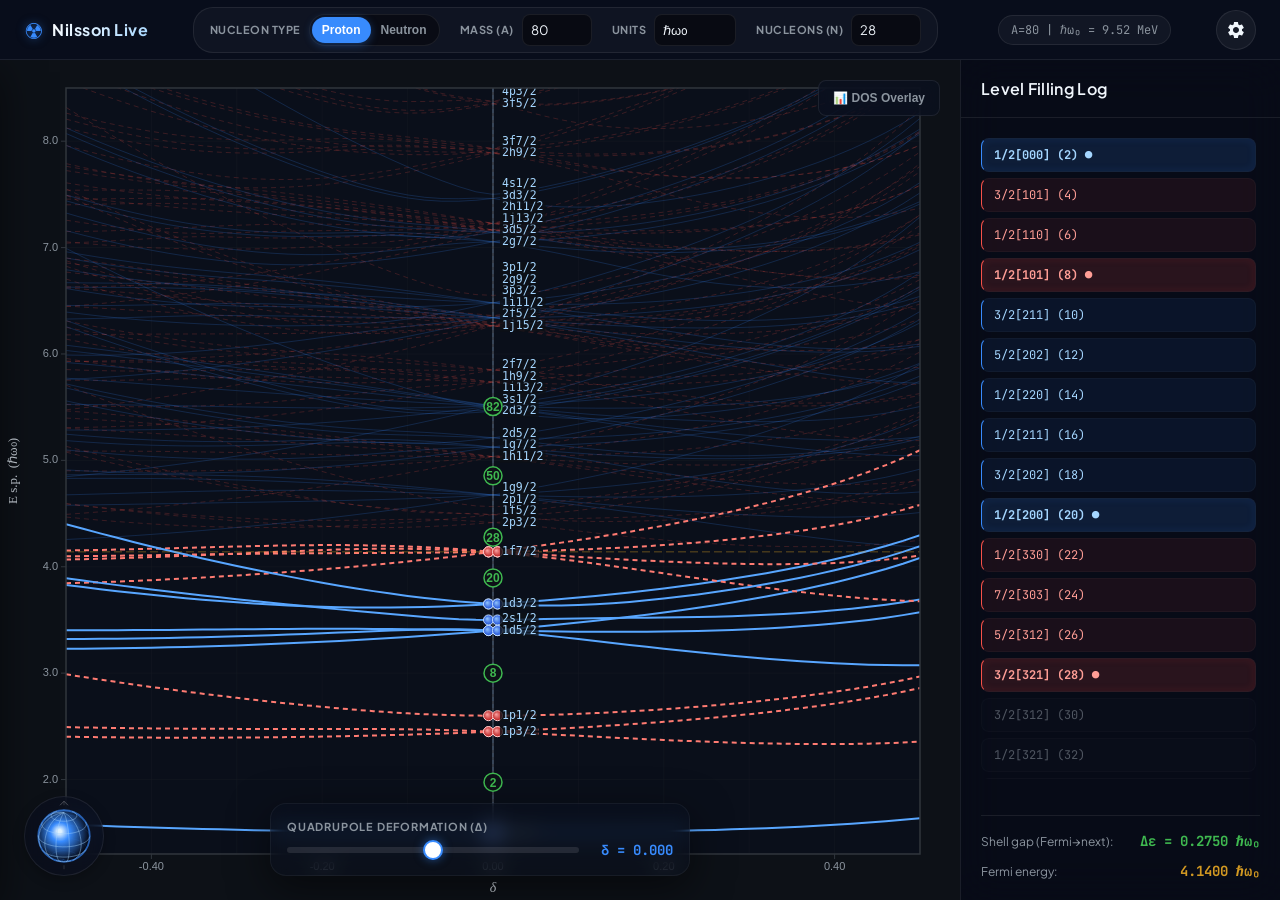
==== commit 04e09d44: "feat: implement custom parameter sets and nucleon type selection; add density of states overlay and " ====
--- a/index.html
+++ b/index.html
@@ -47,19 +47,41 @@
                     <div id="drawer-controls-placeholder">
                         <div id="navbar-controls-group">
                             <div class="control-item">
-                                <label for="inpA">Mass Number (A)</label>
+                                <label>Nucleon Type</label>
+                                <div class="toggle-group" id="nucleonToggle">
+                                    <button class="toggle-btn active" data-val="proton">Proton</button>
+                                    <button class="toggle-btn" data-val="neutron">Neutron</button>
+                                </div>
+                            </div>
+                            <div class="control-item">
+                                <label for="inpA">Mass (A)</label>
                                 <input type="number" id="inpA" value="80" min="1" max="300">
                             </div>
                             <div class="control-item">
-                                <label for="selUnit">Energy Units</label>
+                                <label for="selUnit">Units</label>
                                 <select id="selUnit">
                                     <option value="hw0">ℏω₀</option>
                                     <option value="MeV">MeV</option>
                                 </select>
                             </div>
                             <div class="control-item">
-                                <label for="ni">Nucleon Number (N)</label>
+                                <label for="ni">Nucleons (N)</label>
                                 <input type="number" id="ni" value="28" min="0" max="500">
+                            </div>
+                        </div>
+                    </div>
+                    <div class="control-item" style="margin-top: 14px;">
+                        <label>Parameter Set (κ, μ)</label>
+                        <div class="custom-select" id="customParamSet">
+                            <div class="custom-select-trigger">
+                                <span>Lund Universal (Default)</span>
+                                <div class="arrow"></div>
+                            </div>
+                            <div class="custom-select-options">
+                                <div class="custom-option selected" data-value="universal">Lund Universal (Default)</div>
+                                <div class="custom-option" data-value="rare_earth">Rare Earth (A ≈ 150 - 180)</div>
+                                <div class="custom-option" data-value="actinide">Actinides (A ≈ 250)</div>
+                                <div class="custom-option" data-value="light_sd">Light Nuclei (A ≈ 20 - 40)</div>
                             </div>
                         </div>
                     </div>
@@ -97,6 +119,14 @@
             <div id="overlay">
                 <div class="loader"></div>
                 <span>Computing Quantum States...</span>
+            </div>
+
+            <!-- Floating DOS Toggle Button -->
+            <button class="canvas-floating-btn" id="btnToggleDOS" title="Toggle Density of States Overlay">📊 DOS Overlay</button>
+
+            <!-- Floating 3D Spheroid Viewer -->
+            <div id="shape-viewer-container" title="Interactive 3D Nucleus Spheroid (Tap to Expand)">
+                <canvas id="shapeCv" width="160" height="160"></canvas>
             </div>
 
             <!-- Floating Slider Panel (Primary control for Deformation) -->
--- a/style.css
+++ b/style.css
@@ -800,3 +800,232 @@
         padding: 12px;
     }
 }
+
+/* Segmented Button Toggles */
+.toggle-group {
+    display: flex;
+    background: rgba(0, 0, 0, 0.4);
+    border: 1px solid var(--border-color);
+    border-radius: 8px;
+    padding: 2px;
+    height: 40px;
+    align-items: center;
+}
+
+#header-controls-placeholder .toggle-group {
+    height: 32px;
+    border-radius: 16px;
+    background: rgba(0, 0, 0, 0.4);
+}
+
+.toggle-btn {
+    flex: 1;
+    height: 100%;
+    background: transparent;
+    border: none;
+    border-radius: 6px;
+    color: var(--text-secondary);
+    font-size: 13px;
+    font-weight: 600;
+    cursor: pointer;
+    transition: all 0.2s ease;
+    padding: 0 12px;
+    white-space: nowrap;
+}
+
+#header-controls-placeholder .toggle-btn {
+    font-size: 12px;
+    border-radius: 14px;
+    padding: 0 10px;
+}
+
+.toggle-btn:hover {
+    color: var(--text-primary);
+}
+
+.toggle-btn.active {
+    background: var(--accent);
+    color: #fff;
+    box-shadow: 0 2px 8px rgba(56, 139, 253, 0.35);
+}
+
+/* Floating 3D Spheroid Shape Viewer */
+#shape-viewer-container {
+    position: absolute;
+    bottom: 24px;
+    left: 24px;
+    width: 80px;
+    height: 80px;
+    background: rgba(10, 16, 32, 0.6);
+    backdrop-filter: blur(12px);
+    -webkit-backdrop-filter: blur(12px);
+    border: 1px solid var(--border-color);
+    border-radius: 50%;
+    z-index: 45;
+    overflow: hidden;
+    box-shadow: var(--shadow-sm);
+    cursor: pointer;
+    transition: all 0.35s cubic-bezier(0.16, 1, 0.3, 1);
+    display: flex;
+    align-items: center;
+    justify-content: center;
+}
+
+#shape-viewer-container:hover {
+    transform: scale(1.08);
+    border-color: var(--accent);
+    box-shadow: 0 0 12px var(--accent-glow);
+}
+
+#shape-viewer-container.expanded {
+    width: 160px;
+    height: 160px;
+    border-radius: 24px;
+}
+
+#shapeCv {
+    display: block;
+    width: 100%;
+    height: 100%;
+}
+
+/* Canvas Floating Button (for DOS Toggle) */
+.canvas-floating-btn {
+    position: absolute;
+    top: 20px;
+    right: 20px;
+    height: 36px;
+    padding: 0 14px;
+    background: rgba(10, 16, 32, 0.7);
+    backdrop-filter: blur(12px);
+    -webkit-backdrop-filter: blur(12px);
+    border: 1px solid var(--border-color);
+    border-radius: 8px;
+    color: var(--text-secondary);
+    font-size: 12px;
+    font-weight: 600;
+    cursor: pointer;
+    z-index: 50;
+    transition: all 0.2s ease;
+    display: flex;
+    align-items: center;
+    gap: 6px;
+}
+
+.canvas-floating-btn:hover {
+    color: var(--text-primary);
+    border-color: var(--success);
+    background: rgba(63, 185, 80, 0.08);
+}
+
+.canvas-floating-btn.active {
+    background: rgba(63, 185, 80, 0.18);
+    border-color: var(--success);
+    color: var(--success);
+    box-shadow: 0 0 10px rgba(63, 185, 80, 0.2);
+}
+
+@media (max-width: 767px) {
+    #shape-viewer-container {
+        bottom: 110px; /* Sit above mobile slider panel */
+        left: 12px;
+        width: 70px;
+        height: 70px;
+    }
+    
+    #shape-viewer-container.expanded {
+        width: 130px;
+        height: 130px;
+    }
+}
+
+/* Custom Select Dropdown */
+.custom-select {
+    position: relative;
+    width: 100%;
+    user-select: none;
+}
+
+.custom-select-trigger {
+    display: flex;
+    align-items: center;
+    justify-content: space-between;
+    height: 40px;
+    padding: 0 12px;
+    background: rgba(0, 0, 0, 0.45);
+    border: 1px solid var(--border-color);
+    border-radius: 8px;
+    color: var(--text-primary);
+    font-size: 14px;
+    cursor: pointer;
+    transition: all 0.2s ease;
+}
+
+.custom-select-trigger:hover {
+    border-color: var(--border-color-active);
+    background: rgba(255, 255, 255, 0.02);
+}
+
+.custom-select.open .custom-select-trigger {
+    border-color: var(--accent);
+    box-shadow: 0 0 0 2px var(--accent-glow);
+}
+
+.custom-select-trigger .arrow {
+    width: 8px;
+    height: 8px;
+    border-left: 2px solid var(--text-secondary);
+    border-bottom: 2px solid var(--text-secondary);
+    transform: rotate(-45deg) translateY(-2px);
+    transition: transform 0.2s ease;
+    margin-right: 4px;
+}
+
+.custom-select.open .custom-select-trigger .arrow {
+    transform: rotate(135deg) translateY(2px);
+}
+
+.custom-select-options {
+    position: absolute;
+    top: calc(100% + 6px);
+    left: 0;
+    right: 0;
+    background: rgba(13, 20, 38, 0.96);
+    backdrop-filter: blur(24px);
+    -webkit-backdrop-filter: blur(24px);
+    border: 1px solid var(--border-color);
+    border-radius: 8px;
+    box-shadow: var(--shadow-lg);
+    z-index: 150;
+    opacity: 0;
+    visibility: hidden;
+    transform: translateY(-10px);
+    transition: all 0.25s cubic-bezier(0.16, 1, 0.3, 1);
+    overflow: hidden;
+}
+
+.custom-select.open .custom-select-options {
+    opacity: 1;
+    visibility: visible;
+    transform: translateY(0);
+}
+
+.custom-option {
+    padding: 10px 14px;
+    color: var(--text-secondary);
+    font-size: 13px;
+    cursor: pointer;
+    transition: all 0.15s ease;
+}
+
+.custom-option:hover {
+    background: rgba(255, 255, 255, 0.05);
+    color: var(--text-primary);
+}
+
+.custom-option.selected {
+    background: var(--accent-glow);
+    color: var(--accent);
+    font-weight: 600;
+}
+
